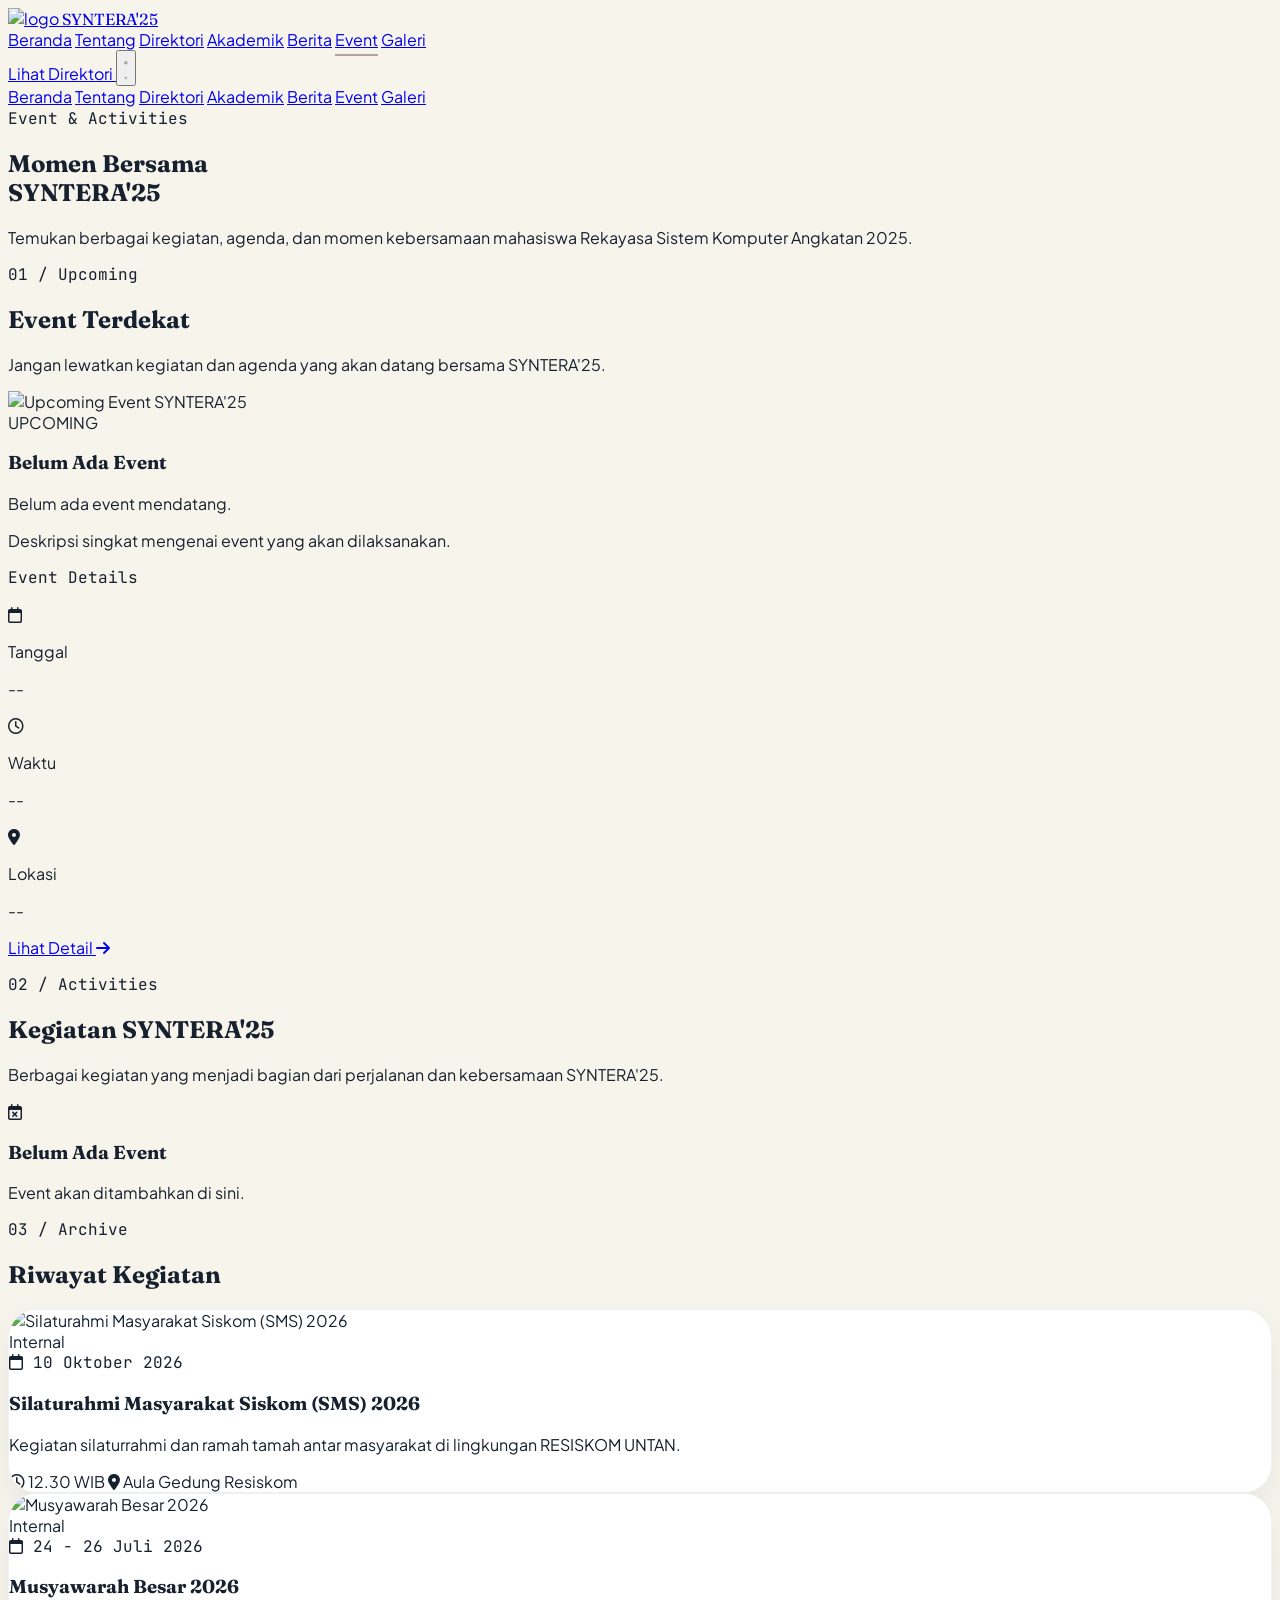
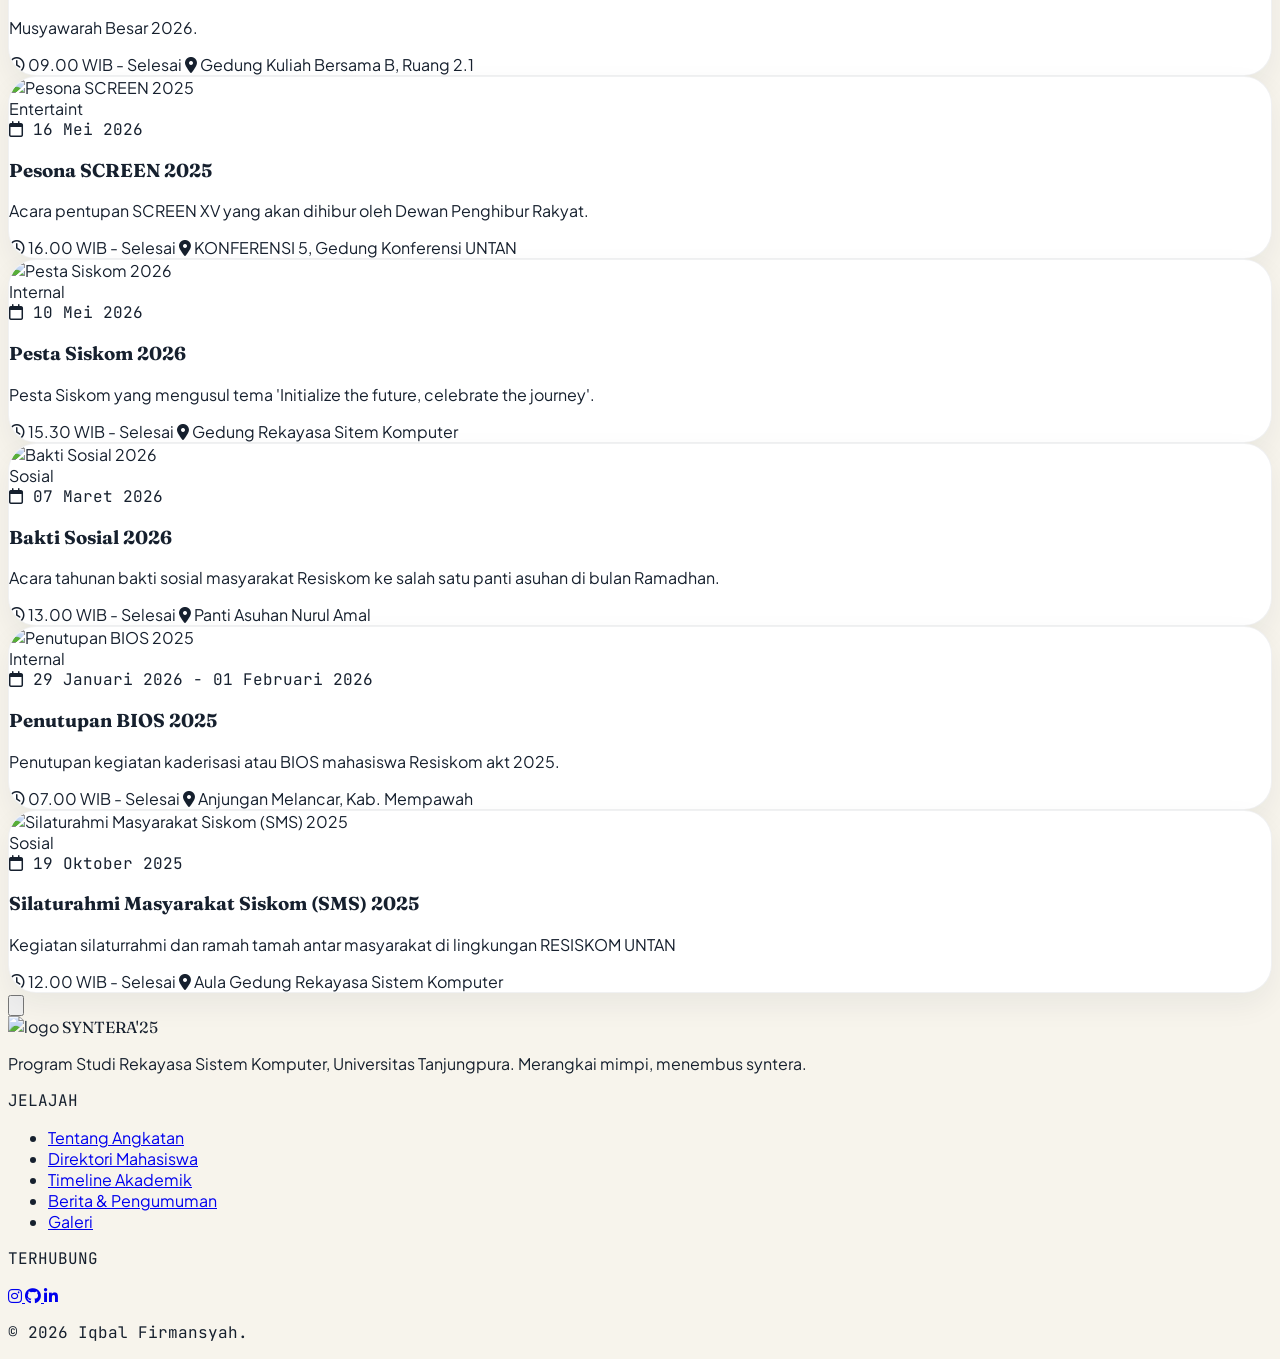
==== pages/event.html @ 29959251 "Add files via upload" ====
<!DOCTYPE html>
<html lang="id">
<head>
<meta charset="UTF-8">
<meta name="viewport" content="width=device-width, initial-scale=1.0">
<title>Timeline Akademik — SYNTERA'25</title>
<link rel="icon" href="../assets/logo.png"
<meta name="description" content="Pencarian dan filter profil mahasiswa berdasarkan kelas & minat akan tampil di sini.">

<link rel="preconnect" href="https://fonts.googleapis.com">
<link rel="stylesheet" href="../css/style.css">
<link rel="preconnect" href="https://fonts.gstatic.com" crossorigin>
<link rel="stylesheet" href="https://cdnjs.cloudflare.com/ajax/libs/font-awesome/6.7.2/css/all.min.css">
<link href="https://fonts.googleapis.com/css2?family=Fraunces:ital,opsz,wght@0,9..144,300;0,9..144,500;0,9..144,600;1,9..144,400;1,9..144,500&family=Plus+Jakarta+Sans:wght@400;500;600;700;800&family=JetBrains+Mono:wght@400;500;600;700&display=swap" rel="stylesheet">
<link rel="stylesheet" href="https://cdnjs.cloudflare.com/ajax/libs/font-awesome/6.7.2/css/all.min.css">

<!-- Tailwind (utility framework) -->
<script src="https://cdn.tailwindcss.com"></script>
<script>
  tailwind.config = {
    theme: {
      extend: {
        colors: {
          navy: { 950:'#0A1420', 900:'#0F1B2E', 800:'#16283F', 700:'#1E3550', 600:'#2A4766' },
          gold: { 400:'#C7BBB2', 500:'#B4A59B', 600:'#9C8C82' },
          teal: { 600:'#1B7A72', 700:'#155F59', 800:'#0F433F' },
          cream: '#F7F4EC',
          ink: '#16202E',
          coral: '#C1502E',
        },
        fontFamily: {
          display: ['Fraunces','serif'],
          body: ['"Plus Jakarta Sans"','sans-serif'],
          mono: ['"JetBrains Mono"','monospace'],
        },
      }
    }
  }
</script>

<link rel="stylesheet" href="../css/style.css">
</head>

<body class="antialiased" data-page="event">

<div id="horizon-progress"></div>

<!-- ============ NAVBAR ============ -->
<header id="navbar" class="fixed top-0 inset-x-0 z-50 transition-colors duration-300">
  <nav class="max-w-7xl mx-auto px-5 md:px-8 flex items-center justify-between h-20">
    <a href="index.html" class="flex items-center gap-3 group">
      <img src="../assets/logo.png" width="50" height="50" alt="logo">
      <span class="font-display font-semibold text-lg md:text-xl tracking-wide text-cream">SYNTERA<span class="text-gold-400">'25</span></span>
    </a>

    <div class="hidden lg:flex items-center gap-9 font-medium text-sm text-cream/90">
      <a href="../index.html" class="nav-link" data-page="index">Beranda</a>
      <a href="../pages/tentang.html" class="nav-link" data-page="tentang">Tentang</a>
      <a href="../pages/mahasiswa.html" class="nav-link" data-page="mahasiswa">Direktori</a>
      <a href="../pages/timeline.html" class="nav-link" data-page="timeline">Akademik</a>
      <a href="../pages/berita.html" class="nav-link" data-page="berita">Berita</a>
      <a href="../pages/event.html" class="nav-link active" data-page="event">Event</a>
      <a href="../pages/galeri.html" class="nav-link" data-page="galeri">Galeri</a>
    </div>

    <a href="../pages/mahasiswa.html" class="hidden lg:inline-flex items-center gap-2 bg-gold-500 hover:bg-gold-400 text-navy-950 font-semibold text-sm px-5 py-2.5 rounded-full transition-colors">
      Lihat Direktori
    </a>

    <button id="menu-btn" aria-label="Buka menu" aria-expanded="false" class="lg:hidden p-2 text-cream">
      <svg id="icon-open" class="w-7 h-7" fill="none" stroke="currentColor" viewBox="0 0 24 24"><path stroke-linecap="round" stroke-linejoin="round" stroke-width="2" d="M4 6h16M4 12h16M4 18h16"/></svg>
      <svg id="icon-close" class="w-7 h-7 hidden" fill="none" stroke="currentColor" viewBox="0 0 24 24"><path stroke-linecap="round" stroke-linejoin="round" stroke-width="2" d="M6 18L18 6M6 6l12 12"/></svg>
    </button>
  </nav>

  <div id="mobile-menu" class="lg:hidden hidden bg-navy-950 border-t border-white/10">
    <div class="px-6 py-5 flex flex-col gap-1 text-cream font-medium">
      <a href="../index.html" class="mobile-link py-3 border-b border-white/10" data-page="index">Beranda</a>
      <a href="tentang.html" class="mobile-link py-3 border-b border-white/10" data-page="tentang">Tentang</a>
      <a href="mahasiswa.html" class="mobile-link py-3 border-b border-white/10" data-page="mahasiswa">Direktori</a>
      <a href="timeline.html" class="mobile-link py-3 border-b border-white/10" data-page="timeline">Akademik</a>
      <a href="berita.html" class="mobile-link py-3 border-b border-white/10" data-page="berita">Berita</a>
      <a href="event.html" class="mobile-link py-3 border-b border-white/10" data-page="event">Event</a>
      <a href="galeri.html" class="mobile-link py-3 border-b border-white/10 border-b-0" data-page="galeri">Galeri</a>
    </div>
  </div>
</header>

<main>
    <!-- =====================================================
         HERO EVENT
    ====================================================== -->

    <section class="relative overflow-hidden bg-navy-950 text-white">

        <div class="absolute inset-0 pointer-events-none">

            <div
                class="absolute -top-32 -right-32
                w-96 h-96
                rounded-full
                bg-gold-500/10
                blur-3xl">
            </div>

            <div
                class="absolute -bottom-40 -left-32
                w-96 h-96
                rounded-full
                bg-teal-700/20
                blur-3xl">
            </div>

        </div>

        <div
            class="relative
            max-w-7xl
            mx-auto
            px-5
            md:px-8
            pt-28
            pb-24">

            <div class="max-w-4xl">

                <div
                    class="inline-flex
                    items-center
                    gap-3
                    px-5
                    py-3
                    rounded-full
                    bg-white/10
                    border
                    border-white/10
                    backdrop-blur-sm
                    reveal">

                    <span
                        class="w-2
                        h-2
                        rounded-full
                        bg-gold-500">
                    </span>

                    <span
                        class="font-mono
                        text-xs
                        tracking-[0.25em]
                        uppercase
                        text-gold-400">

                        Event & Activities

                    </span>

                </div>


                <h1
                    class="mt-8
                    font-display
                    text-6xl
                    md:text-7xl
                    lg:text-8xl
                    leading-[0.95]
                    reveal">

                    Momen
                    <span class="text-gold-400">
                        Bersama
                    </span>

                    <br>

                    SYNTERA'25

                </h1>


                <p
                    class="mt-8
                    max-w-2xl
                    text-lg
                    md:text-xl
                    leading-relaxed
                    text-white/65
                    reveal">

                    Temukan berbagai kegiatan, agenda, dan momen
                    kebersamaan mahasiswa Rekayasa Sistem Komputer
                    Angkatan 2025.

                </p>

            </div>

        </div>

    </section>



    <!-- =====================================================
         UPCOMING EVENT
    ====================================================== -->

    <section class="py-24 bg-cream">

        <div
            class="max-w-7xl
            mx-auto
            px-5
            md:px-8">

            <!-- Heading -->

            <div
                class="flex
                flex-col
                md:flex-row
                md:items-end
                md:justify-between
                gap-6
                reveal">

                <div>

                    <p
                        class="font-mono
                        text-xs
                        tracking-[0.25em]
                        uppercase
                        text-teal-600">

                        01 / Upcoming

                    </p>

                    <h2
                        class="mt-4
                        font-display
                        text-5xl
                        md:text-6xl
                        text-navy-950">

                        Event Terdekat

                    </h2>

                </div>

                <p
                    class="max-w-md
                    text-gray-500
                    leading-relaxed">

                    Jangan lewatkan kegiatan dan agenda
                    yang akan datang bersama SYNTERA'25.

                </p>

            </div>



            <!-- Featured Event -->

            <div
                class="mt-12
                grid
                lg:grid-cols-[1.3fr_.7fr]
                gap-6
                reveal">


                <!-- Event Image -->

                <div
                    class="relative
                    min-h-[420px]
                    overflow-hidden
                    rounded-[32px]
                    bg-navy-900">

                    <img
                        id="upcoming-event-image"
                        src="../assets/img/event/upcoming.jpg"
                        alt="Upcoming Event SYNTERA'25"
                        class="absolute inset-0 w-full h-full object-cover">

                    <div
                        class="absolute
                        inset-0
                        bg-gradient-to-t
                        from-navy-950
                        via-navy-950/40
                        to-transparent">
                    </div>


                    <div
                        class="absolute
                        left-8
                        right-8
                        bottom-8
                        text-white">

                        <span
                            class="inline-flex
                            px-4
                            py-2
                            rounded-full
                            bg-gold-500
                            text-white
                            text-xs
                            font-bold">

                            UPCOMING

                        </span>


                        <h3
                            id="upcoming-event-title"
                            class="mt-5 font-display text-4xl md:text-5xl">

                            Memuat event...

                        </h3>

                        <p
                            id="upcoming-event-description"
                            class="mt-3 max-w-xl text-white/70">

                            Memuat informasi event...

                        </p>


                        <p
                            class="mt-3
                            max-w-xl
                            text-white/70">

                            Deskripsi singkat mengenai event
                            yang akan dilaksanakan.

                        </p>

                    </div>

                </div>



                <!-- Event Information -->

                <div
                    class="rounded-[32px]
                    bg-white
                    p-8
                    md:p-10
                    flex
                    flex-col
                    justify-between
                    shadow-sm">

                    <div>

                        <p
                            class="font-mono
                            text-xs
                            tracking-[0.2em]
                            uppercase
                            text-gray-400">

                            Event Details

                        </p>


                        <div class="mt-8 space-y-6">


                            <div
                                class="flex
                                items-center
                                gap-4">

                                <div
                                    class="w-12
                                    h-12
                                    shrink-0
                                    rounded-2xl
                                    bg-cream
                                    flex
                                    items-center
                                    justify-center">

                                    <i
                                        class="fa-regular
                                        fa-calendar
                                        text-gold-500">
                                    </i>

                                </div>

                                <div>

                                    <p class="text-xs text-gray-400">
                                        Tanggal
                                    </p>

                                    <p
                                        id="upcoming-event-date"
                                        class="mt-1 font-semibold text-navy-950">

                                        --

                                    </p>

                                </div>

                            </div>



                            <div
                                class="flex
                                items-center
                                gap-4">

                                <div
                                    class="w-12
                                    h-12
                                    shrink-0
                                    rounded-2xl
                                    bg-cream
                                    flex
                                    items-center
                                    justify-center">

                                    <i
                                        class="fa-regular
                                        fa-clock
                                        text-gold-500">
                                    </i>

                                </div>

                                <div>

                                    <p class="text-xs text-gray-400">
                                        Waktu
                                    </p>

                                    <p
                                        id="upcoming-event-time"
                                        class="mt-1 font-semibold text-navy-950">

                                        --

                                    </p>

                                </div>

                            </div>



                            <div
                                class="flex
                                items-center
                                gap-4">

                                <div
                                    class="w-12
                                    h-12
                                    shrink-0
                                    rounded-2xl
                                    bg-cream
                                    flex
                                    items-center
                                    justify-center">

                                    <i
                                        class="fa-solid
                                        fa-location-dot
                                        text-gold-500">
                                    </i>

                                </div>

                                <div>

                                    <p class="text-xs text-gray-400">
                                        Lokasi
                                    </p>

                                    <p
                                        id="upcoming-event-location"
                                        class="mt-1 font-semibold text-navy-950">

                                        --

                                    </p>

                                </div>

                            </div>

                        </div>

                    </div>


                    <a
                        href="#"
                        class="mt-10
                        inline-flex
                        items-center
                        justify-center
                        gap-3
                        rounded-2xl
                        bg-navy-950
                        px-6
                        py-4
                        text-white
                        font-semibold
                        transition
                        hover:bg-navy-800
                        hover:-translate-y-1">

                        Lihat Detail

                        <i
                            class="fa-solid
                            fa-arrow-right">
                        </i>

                    </a>

                </div>

            </div>

        </div>

    </section>
    <!-- =====================================================
     EVENT LIST
====================================================== -->

<section class="py-24 bg-white">

    <div class="max-w-7xl mx-auto px-5 md:px-8">

        <!-- HEADER -->

        <div class="flex flex-col md:flex-row md:items-end md:justify-between gap-6 reveal">

            <div>

                <p
                    class="font-mono
                    text-xs
                    tracking-[0.25em]
                    uppercase
                    text-teal-600">

                    02 / Activities

                </p>

                <h2
                    class="mt-4
                    font-display
                    text-5xl
                    md:text-6xl
                    text-navy-950">

                    Kegiatan SYNTERA'25

                </h2>

            </div>

            <p
                class="max-w-md
                text-gray-500
                leading-relaxed">

                Berbagai kegiatan yang menjadi bagian dari
                perjalanan dan kebersamaan SYNTERA'25.

            </p>

        </div>


        <!-- EVENT GRID -->

        <div
            id="eventGrid"
            class="mt-12
            grid
            md:grid-cols-2
            lg:grid-cols-3
            gap-7">

        </div>


        <!-- EMPTY STATE -->

        <div
            id="eventEmpty"
            class="hidden
            text-center
            py-20">

            <div
                class="w-20
                h-20
                mx-auto
                rounded-full
                bg-cream
                flex
                items-center
                justify-center">

                <i
                    class="fa-regular
                    fa-calendar-xmark
                    text-3xl
                    text-gold-500">
                </i>

            </div>

            <h3
                class="mt-6
                font-display
                text-3xl
                text-navy-950">

                Belum Ada Event

            </h3>

            <p
                class="mt-3
                text-gray-500">

                Event akan ditambahkan di sini.

            </p>

        </div>

    </div>

</section>



<!-- =====================================================
     EVENT HISTORY
====================================================== -->

<section class="py-24 bg-cream">

    <div class="max-w-7xl mx-auto px-5 md:px-8">

        <div class="reveal">

            <p
                class="font-mono
                text-xs
                tracking-[0.25em]
                uppercase
                text-teal-600">

                03 / Archive

            </p>

            <h2
                class="mt-4
                font-display
                text-5xl
                md:text-6xl
                text-navy-950">

                Riwayat Kegiatan

            </h2>

        </div>


        <div
            id="eventArchive"
            class="mt-12
            grid
            md:grid-cols-2
            lg:grid-cols-3
            gap-7">

        </div>

    </div>

</section>

</main>

<button id="to-top" aria-label="Kembali ke atas" class="fixed bottom-6 right-6 w-12 h-12 rounded-full bg-gold-500 hover:bg-gold-400 text-navy-950 shadow-xl flex items-center justify-center opacity-0 pointer-events-none transition-opacity duration-300 z-40">
  <svg class="w-5 h-5" fill="none" stroke="currentColor" viewBox="0 0 24 24"><path stroke-linecap="round" stroke-linejoin="round" stroke-width="2" d="M5 15l7-7 7 7"/></svg>
</button>

<!-- ============ FOOTER ============ -->
<footer class="bg-navy-950 pt-16 pb-8">
  <div class="max-w-6xl mx-auto px-5 md:px-8">
    <div class="grid md:grid-cols-3 gap-10 mb-12">
      <div>
        <div class="flex items-center gap-3 mb-4">
          <img src="../assets/logo.png" alt="logo" class="w-10 h-10 object-contain">
          <span class="font-display font-semibold text-lg text-cream">SYNTERA<span class="text-gold-400">'25</span></span>
        </div>
        <p class="text-cream/50 text-sm leading-relaxed max-w-xs">Program Studi Rekayasa Sistem Komputer, Universitas Tanjungpura. Merangkai mimpi, menembus syntera.</p>
      </div>
      <div>
        <p class="font-mono text-xs tracking-widest text-gold-400 mb-4">JELAJAH</p>
        <ul class="space-y-2.5 text-cream/60 text-sm">
          <li><a href="pages/tentang.html" class="hover:text-gold-400">Tentang Angkatan</a></li>
          <li><a href="pages/mahasiswa.html" class="hover:text-gold-400">Direktori Mahasiswa</a></li>
          <li><a href="pages/timeline.html" class="hover:text-gold-400">Timeline Akademik</a></li>
          <li><a href="pages/berita.html" class="hover:text-gold-400">Berita &amp; Pengumuman</a></li>
          <li><a href="pages/galeri.html" class="hover:text-gold-400">Galeri</a></li>
        </ul>
      </div>
      <div>
        <p class="font-mono text-xs tracking-widest text-gold-400 mb-4">TERHUBUNG</p>
        <div class="flex gap-3">
        <a href="https://instagram.com/syntera_25"
            target="_blank"
            rel="noopener noreferrer"
            class="w-10 h-10 rounded-full bg-white/5 hover:bg-white/10 flex items-center justify-center text-cream/70 transition">
            <i class="fa-brands fa-instagram"></i>
        </a>

        <a href="https://github.com/USERNAME"
            target="_blank"
            rel="noopener noreferrer"
            class="w-10 h-10 rounded-full bg-white/5 hover:bg-white/10 flex items-center justify-center text-cream/70 transition">
            <i class="fa-brands fa-github"></i>
        </a>

        <a href="https://linkedin.com/in/USERNAME"
            target="_blank"
            rel="noopener noreferrer"
            class="w-10 h-10 rounded-full bg-white/5 hover:bg-white/10 flex items-center justify-center text-cream/70 transition">
            <i class="fa-brands fa-linkedin-in"></i>
        </a>
        </div>
      </div>
    </div>
    <div class="border-t border-white/10 pt-6 flex flex-col md:flex-row justify-between gap-3 text-xs text-cream/40 font-mono">
      <p>© 2026 Iqbal Firmansyah.</p>
    </div>
  </div>
</footer>

<script src="../js/data.js"></script>
<script src="../js/filter.js"></script>
<script src="../js/main.js"></script>
<script src="../js/event.js"></script>
</body>
</html>
---- css/style.css ----
/* =========================================================
   CAKRAWALA '23 — style.css
   Custom styling, tema warna, dan layout di luar utility Tailwind.
   Warna & font utama dikonfigurasi lewat tailwind.config di tiap
   halaman; file ini berisi hal-hal yang tidak bisa/tidak praktis
   ditulis sebagai utility class (animasi, komponen khusus, dsb).
   ========================================================= */

html {
  scroll-behavior: smooth;
}

body {
  font-family: 'Plus Jakarta Sans', sans-serif;
  background: #F7F4EC;
  color: #16202E;
}

.font-display { font-family: 'Fraunces', serif; }
.font-mono { font-family: 'JetBrains Mono', monospace; }

section, main > * {
  scroll-margin-top: 84px;
}

/* ---------- Horizon scroll-progress bar (signature element) ---------- */
#horizon-progress {
  position: fixed;
  top: 0;
  left: 0;
  height: 3px;
  width: 0%;
  background: linear-gradient(90deg, #155F59, #B4A59B, #B4A59B);
  z-index: 60;
  transition: width .08s linear;
}

/* ---------- Reveal on scroll ---------- */
.reveal {
  opacity: 0;
  transform: translateY(18px);
  transition: opacity .7s ease, transform .7s ease;
}
.reveal.in-view {
  opacity: 1;
  transform: translateY(0);
}
@media (prefers-reduced-motion: reduce) {
  .reveal { opacity: 1; transform: none; transition: none; }
  html { scroll-behavior: auto; }
}

/* ---------- Departure board (event countdown) ---------- */
.flap {
  background: linear-gradient(180deg, #1E3550, #0F1B2E);
  border: 1px solid rgba(212, 163, 68, 0.35);
  box-shadow: inset 0 1px 0 rgba(255, 255, 255, 0.06), 0 6px 14px rgba(0, 0, 0, 0.35);
}
.flap-flip { animation: flip 0.4s ease; }
@keyframes flip {
  0%   { transform: rotateX(0deg); }
  50%  { transform: rotateX(35deg); opacity: .6; }
  100% { transform: rotateX(0deg); opacity: 1; }
}

/* ---------- Decorative backgrounds ---------- */
.bg-dotted {
  background-image: radial-gradient(rgba(227, 193, 121, 0.35) 1px, transparent 1px);
  background-size: 22px 22px;
}
.bg-topo {
  background-image:
    radial-gradient(circle at 15% 25%, rgba(227, 193, 121, 0.10) 0, transparent 45%),
    radial-gradient(circle at 85% 15%, rgba(27, 122, 114, 0.18) 0, transparent 50%);
}

/* ---------- Scrollbars ---------- */
::-webkit-scrollbar { width: 10px; }
::-webkit-scrollbar-track { background: #F7F4EC; }
::-webkit-scrollbar-thumb { background: #B4A59B; border-radius: 8px; }

.filmstrip::-webkit-scrollbar { height: 8px; }
.filmstrip::-webkit-scrollbar-thumb { background: #B4A59B; border-radius: 8px; }

/* ---------- Accessibility: focus states ---------- */
a:focus-visible, button:focus-visible, input:focus-visible, select:focus-visible {
  outline: 2px solid #B4A59B;
  outline-offset: 2px;
}

/* ---------- Navigation ---------- */
.nav-link { position: relative; }
.nav-link::after {
  content: '';
  position: absolute;
  left: 0;
  bottom: -6px;
  height: 2px;
  width: 0%;
  background: #B4A59B;
  transition: width .25s ease;
}
.nav-link.active::after,
.nav-link:hover::after { width: 100%; }

/* ---------- Filter chips (dipakai di berita, galeri, direktori) ---------- */
.chip { transition: all .2s ease; }
.chip.active { background: #0F1B2E; color: #F7F4EC; border-color: #0F1B2E; }

/* ---------- Card hover lift ---------- */
.card-hover { transition: transform .3s ease, box-shadow .3s ease; }
.card-hover:hover {
  transform: translateY(-6px);
  box-shadow: 0 18px 34px -18px rgba(15, 27, 46, 0.35);
}

/* ---------- Timeline waypoints (halaman timeline akademik) ---------- */
.waypoint { position: relative; }
.waypoint::before {
  content: '';
  position: absolute;
  left: -6px;
  top: 6px;
  width: 12px;
  height: 12px;
  border-radius: 9999px;
  background: #F7F4EC;
  border: 3px solid #B4A59B;
}


/* =========================================================
   STUDENT CARD
========================================================= */

.student-card {
    position: relative;
    overflow: hidden;

    border-radius: 28px;

    background: #0F1B2E;

    transition:
        transform .45s ease,
        box-shadow .45s ease;

    cursor: default;

    box-shadow:
        0 12px 30px rgba(0, 0, 0, .12);

    transform: translateZ(0);
}

.student-card:hover {
    transform: translateY(-10px);

    box-shadow:
        0 30px 55px rgba(15, 27, 46, .28);
}


/* FOTO */

.student-image {
    position: relative;

    width: 100%;
    aspect-ratio: 4 / 5;

    overflow: hidden;
}

.student-image img {
    width: 100%;
    height: 100%;

    object-fit: cover;

    transition: transform .6s ease;
}

.student-card:hover .student-image img {
    transform: scale(1.06);
}


/* OVERLAY FOTO */

.image-overlay {
    position: absolute;

    left: 0;
    right: 0;
    bottom: 0;

    height: 48%;

    background:
        linear-gradient(
            to top,
            rgba(15, 27, 46, .96),
            rgba(15, 27, 46, .35),
            transparent
        );

    pointer-events: none;

    transition: height .4s ease;
}

.student-card:hover .image-overlay {
    height: 58%;
}


/* CONTENT */

.student-content {
    position: relative;

    padding: 20px 22px 24px;

    background: #0F1B2E;

    text-align: center;
}

.badge-out {
    position: absolute;
    top: 18px;
    left: 18px;

    background: #C1502E;
    color: white;

    padding: 6px 12px;
    border-radius: 999px;

    font-family: "JetBrains Mono", monospace;
    font-size: .7rem;
    font-weight: 700;
    letter-spacing: .08em;

    z-index: 20;
    box-shadow: 0 8px 18px rgba(0,0,0,.15);
}

/* =========================================================
   BADGE PENGURUS — VIP STYLE
========================================================= */

.badge-pengurus {
    position: absolute;
    top: 16px;
    right: 16px;

    width: 42px;
    height: 42px;

    display: flex;
    align-items: center;
    justify-content: center;

    background: #D4A344;
    color: #ffffff;

    border-radius: 14px;

    font-size: 17px;

    z-index: 20;

    box-shadow:
        0 8px 20px rgba(0, 0, 0, 0.22);

    transition:
        transform .35s ease,
        box-shadow .35s ease;
}

.student-card:hover .badge-pengurus {
    transform:
        translateY(-4px)
        rotate(4deg);

    box-shadow:
        0 12px 25px rgba(0, 0, 0, 0.28);
}


/* NAMA */

.student-content h3 {
    margin: 0;

    color: #ffffff;

    font-size: 17px;

    line-height: 1.35;

    font-weight: 700;
}


/* PANGGILAN */

.student-content p {
    margin: 5px 0 0;

    color: #9CA8B8;

    font-size: 13px;

    font-style: italic;

    line-height: 1.4;
}


/* SOCIAL */

.student-content .social {
    display: flex;

    justify-content: center;
    align-items: center;

    gap: 10px;

    margin-top: 15px;
}

.student-content .social a {
    width: 38px;
    height: 38px;

    display: flex;

    align-items: center;
    justify-content: center;

    border-radius: 50%;

    background: #1D2B40;

    color: #ffffff;

    font-size: 15px;

    text-decoration: none;

    transition:
        transform .3s ease,
        background .3s ease;
}

.student-content .social a:hover {
    transform: translateY(-3px);
}

.student-content .social .instagram:hover {
    background: #E1306C;
}

.student-content .social .linkedin:hover {
    background: #0077B5;
}

/*==================================================
 PREMIUM CARD
==================================================*/

.student-card{

position:relative;

overflow:hidden;

border-radius:28px;

background:#0F1B2E;

transition:.45s;

cursor:pointer;

box-shadow:
0 12px 30px rgba(0,0,0,.12);

}

.student-card:hover{

transform:translateY(-12px);

box-shadow:
0 35px 65px rgba(15,27,46,.30);

}

.student-image{

position:relative;

width:100%;

aspect-ratio:4/5;

overflow:hidden;

}

.student-image img{

width:100%;

height:100%;

object-fit:cover;

transition:.6s;

}

.student-card:hover img{

transform:scale(1.08);

}

.image-overlay{

    position:absolute;

    left:0;
    right:0;
    bottom:0;

    height:45%;

    background:linear-gradient(
        to top,
        rgba(15,27,46,.95),
        transparent
    );

    transition:.4s;

    pointer-events:none;   /* <-- tambahkan ini */
}

.student-card:hover .image-overlay{

height:60%;

}

.student-content{
    position: relative;
    z-index: 10;

    padding:24px;
    background:#0F1B2E;
    text-align:center;
}

.student-content h3{

color:white;

font-size:1.3rem;

font-weight:700;

margin-bottom:8px;

}

.nickname{

display:block;

color:#B4A59B;

font-weight:600;

margin-bottom:20px;

letter-spacing:.5px;

}

.student-social{
    position:relative;

    z-index:20;

    display:flex;

    justify-content:center;

    gap:18px;

}

.student-social a{
    position:relative;

    z-index:30;

    pointer-events:auto;

width:44px;

height:44px;

border-radius:50%;

display:flex;

align-items:center;

justify-content:center;

background:rgba(255,255,255,.08);

color:white;

transition:.35s;

font-size:18px;

}

.student-social a:hover{

background:#B4A59B;

color:#0F1B2E;

transform:translateY(-4px);

}

.badge-pengurus{

position:absolute;

top:18px;

left:18px;

padding:8px 16px;

background:#B4A59B;

color:#0F1B2E;

font-weight:700;

font-size:.75rem;

border-radius:999px;

display:flex;

align-items:center;

gap:8px;

z-index:20;

backdrop-filter:blur(12px);

box-shadow:

0 8px 20px rgba(0,0,0,.2);

}


.social a{

width:46px;

height:46px;

display:flex;

align-items:center;

justify-content:center;

border-radius:50%;

background:#F7F4EC;

transition:.35s;

font-size:20px;

color:#555;

}

.social a:hover{

transform:translateY(-4px);

}

.social .instagram:hover{

background:#E1306C;

color:white;

}

.social .linkedin:hover{

background:#0077B5;

color:white;

}

.card-footer{

margin-top:22px;

display:flex;

justify-content:center;

align-items:center;

gap:8px;

font-size:.82rem;

font-weight:600;

color:#777;

transition:.3s;

}

.student-card:hover .card-footer{

color:#16202E;

gap:14px;

}

.student-card:hover .card-shine{

animation:shine .9s;

}

@keyframes shine{

100%{

left:180%;

}

}

/* Badge Pengurus */

.badge-pengurus{

position:absolute;

top:18px;

right:18px;

background:#D4A344;

color:white;

padding:6px 12px;

border-radius:999px;

font-size:.72rem;

font-weight:600;

z-index:20;

letter-spacing:.5px;

box-shadow:0 8px 18px rgba(0,0,0,.12);

}
.nickname{

margin-top:8px;

color:#B4A59B;

font-weight:600;

letter-spacing:.4px;

}
/* =========================================================
   SEARCH + FILTER
========================================================= */

.search-filter-wrapper {
    display: flex;
    align-items: center;
    gap: 18px;
}


/* SEARCH */

.search-box {
    position: relative;
    flex: 1;
    min-width: 280px;
}

.search-box i {
    position: absolute;
    left: 22px;
    top: 50%;
    transform: translateY(-50%);
    color: #9CA3AF;
    font-size: 18px;
    pointer-events: none;
}

.search-box input {
    width: 100%;
    height: 58px;

    border: 1px solid transparent;
    border-radius: 18px;

    background: #ffffff;

    padding: 0 20px 0 55px;

    font-family: "Plus Jakarta Sans", sans-serif;
    font-size: 15px;

    color: #16202E;

    outline: none;

    transition: .3s ease;
}

.search-box input::placeholder {
    color: #9CA3AF;
}

.search-box input:focus {
    border-color: #B4A59B;
    box-shadow: 0 0 0 4px rgba(180, 165, 155, .12);
}


/* FILTER */

.filter-box {
    display: flex;
    align-items: center;
    gap: 8px;

    flex-shrink: 0;
}

.filter-chip {
    height: 44px;

    padding: 0 15px;

    border-radius: 999px;

    border: 1px solid #E5E7EB;

    background: #ffffff;

    color: #16202E;

    font-family: "Plus Jakarta Sans", sans-serif;
    font-size: 13px;
    font-weight: 500;

    cursor: pointer;

    white-space: nowrap;

    transition: .3s ease;
}

.filter-chip:hover {
    transform: translateY(-2px);
    border-color: #B4A59B;
}

.filter-chip.active {
    background: #0F1B2E;
    color: #ffffff;
    border-color: #0F1B2E;
}

/* =========================================================
   AKADEMIK — RESOURCE CARD
========================================================= */

.resource-card {

    position: relative;

    overflow: hidden;

    min-height: 300px;

    display: flex;
    flex-direction: column;

    border-radius: 26px;

    background: #0F1B2E;

    color: #ffffff;

    box-shadow:
        0 12px 30px rgba(15, 27, 46, .10);

    transition:
        transform .4s ease,
        box-shadow .4s ease;

}


.resource-card::before {

    content: '';

    position: absolute;

    top: -80px;
    right: -80px;

    width: 180px;
    height: 180px;

    border-radius: 50%;

    background:
        rgba(180, 165, 155, .08);

    transition: .5s ease;

}


.resource-card:hover {

    transform: translateY(-8px);

    box-shadow:
        0 28px 55px rgba(15, 27, 46, .22);

}


.resource-card:hover::before {

    transform: scale(1.5);

}


/* ICON */

.resource-icon {

    position: relative;

    width: 58px;
    height: 58px;

    margin: 24px 24px 0;

    display: flex;

    align-items: center;
    justify-content: center;

    border-radius: 17px;

    background: rgba(180, 165, 155, .14);

    color: #B4A59B;

    font-size: 22px;

    transition: .35s ease;

}


.resource-card:hover .resource-icon {

    background: #B4A59B;

    color: #0F1B2E;

    transform:
        rotate(-4deg)
        scale(1.05);

}


/* BODY */

.resource-body {

    position: relative;

    padding: 20px 24px 24px;

    display: flex;
    flex-direction: column;

    flex: 1;

}


/* CATEGORY */

.resource-type {

    display: inline-flex;

    width: fit-content;

    margin-bottom: 9px;

    color: #B4A59B;

    font-family:
        "JetBrains Mono",
        monospace;

    font-size: 10px;

    font-weight: 600;

    letter-spacing: .08em;

    text-transform: uppercase;

}


/* TITLE */

.resource-body h3 {

    margin: 0;

    color: #ffffff;

    font-family:
        "Fraunces",
        serif;

    font-size: 25px;

    line-height: 1.15;

    font-weight: 500;

}


/* DESCRIPTION */

.resource-body p {

    margin-top: 12px;

    color: #AEB7C2;

    font-size: 13px;

    line-height: 1.7;

}


/* BUTTON */

.resource-button {

    margin-top: auto;

    padding-top: 20px;

    display: inline-flex;

    align-items: center;

    gap: 9px;

    width: fit-content;

    border: none;

    background: transparent;

    color: #ffffff;

    font-family:
        "Plus Jakarta Sans",
        sans-serif;

    font-size: 13px;

    font-weight: 600;

    cursor: pointer;

    transition: .3s ease;

}


.resource-button i {

    color: #B4A59B;

    transition: .3s ease;

}


.resource-button:hover {

    color: #B4A59B;

}


.resource-button:hover i {

    transform: translateX(5px);

}


/* =========================================================
   RESOURCE FILTER
========================================================= */

.resource-filter {

    display: inline-flex;

    align-items: center;

    gap: 8px;

    min-height: 42px;

    padding: 0 16px;

    border: 1px solid #DDD8D1;

    border-radius: 999px;

    background: transparent;

    color: #4B5563;

    font-size: 13px;

    font-weight: 500;

    cursor: pointer;

    transition: .3s ease;

}


.resource-filter:hover {

    border-color: #B4A59B;

    color: #16202E;

    transform: translateY(-2px);

}


.resource-filter.active {

    border-color: #0F1B2E;

    background: #0F1B2E;

    color: #ffffff;

}


.resource-filter i {

    font-size: 12px;

}

/* =========================================================
   RESOURCE FILTER ANIMATION
========================================================= */

#resourceGrid {
    transition: opacity .2s ease;
}

.resource-card {
    animation: resourceIn .5s ease both;
}

@keyframes resourceIn {

    from {
        opacity: 0;
        transform: translateY(18px);
    }

    to {
        opacity: 1;
        transform: translateY(0);
    }

}

/* =========================================================
   QUICK RESOURCES
========================================================= */

.quick-resource-grid {

    display: grid;

    grid-template-columns:
        repeat(4, 1fr);

    gap: 18px;

}


.quick-resource-card {

    position: relative;

    display: flex;

    align-items: center;

    gap: 16px;

    min-height: 120px;

    padding: 22px;

    border: 1px solid
        rgba(15, 27, 46, .08);

    border-radius: 22px;

    background: #ffffff;

    color: #16202E;

    text-decoration: none;

    overflow: hidden;

    transition:
        transform .35s ease,
        box-shadow .35s ease,
        border-color .35s ease;

}


.quick-resource-card::after {

    content: '';

    position: absolute;

    width: 90px;
    height: 90px;

    right: -35px;
    bottom: -45px;

    border-radius: 50%;

    background:
        rgba(180, 165, 155, .10);

    transition: .4s ease;

}


.quick-resource-card:hover {

    transform: translateY(-6px);

    border-color:
        rgba(180, 165, 155, .6);

    box-shadow:
        0 20px 40px
        rgba(15, 27, 46, .10);

}


.quick-resource-card:hover::after {

    transform: scale(1.5);

}


/* ICON */

.quick-resource-icon {

    flex-shrink: 0;

    width: 52px;
    height: 52px;

    display: flex;

    align-items: center;
    justify-content: center;

    border-radius: 16px;

    background: #F7F4EC;

    color: #B4A59B;

    font-size: 21px;

    transition: .35s ease;

}


.quick-resource-card:hover
.quick-resource-icon {

    background: #0F1B2E;

    color: #B4A59B;

    transform:
        rotate(-5deg)
        scale(1.05);

}


/* CONTENT */

.quick-resource-content {

    min-width: 0;

    position: relative;

    z-index: 2;

}


.quick-resource-content span {

    display: block;

    margin-bottom: 5px;

    font-family:
        "JetBrains Mono",
        monospace;

    font-size: 9px;

    font-weight: 600;

    letter-spacing: .12em;

    color: #9C8C82;

}


.quick-resource-content h3 {

    margin: 0;

    font-family:
        "Fraunces",
        serif;

    font-size: 21px;

    font-weight: 500;

    line-height: 1.2;

    color: #0F1B2E;

}


.quick-resource-content p {

    margin-top: 5px;

    font-size: 11px;

    line-height: 1.5;

    color: #7A8490;

}


/* ARROW */

.quick-resource-arrow {

    position: absolute;

    top: 20px;
    right: 20px;

    color: #B4A59B;

    font-size: 12px;

    transition: .35s ease;

}


.quick-resource-card:hover
.quick-resource-arrow {

    color: #0F1B2E;

    transform:
        translate(2px, -2px);

}

/* =========================================================
   ACHIEVEMENT TIMELINE
========================================================= */

.achievement-timeline {

    position: relative;

    max-width: 900px;

    margin: 0 auto;

}


.achievement-timeline::before {

    content: "";

    position: absolute;

    left: 26px;

    top: 0;

    bottom: 0;

    width: 2px;

    background:
        linear-gradient(
            to bottom,
            transparent,
            #B4A59B 8%,
            #B4A59B 92%,
            transparent
        );

}


.achievement-item {

    position: relative;

    display: flex;

    gap: 28px;

    padding-bottom: 40px;

}


.achievement-dot {

    position: relative;

    z-index: 3;

    flex-shrink: 0;

    width: 54px;

    height: 54px;

    display: flex;

    align-items: center;

    justify-content: center;

    border-radius: 50%;

    background: #0F1B2E;

    color: #B4A59B;

    border: 5px solid #fff;

    box-shadow:
        0 8px 20px
        rgba(15, 27, 46, .14);

    transition: .35s ease;

}


.achievement-item:hover
.achievement-dot {

    transform:
        scale(1.1)
        rotate(5deg);

    background: #B4A59B;

    color: #0F1B2E;

}


.achievement-card {

    flex: 1;

    display: flex;

    gap: 28px;

    padding: 26px 30px;

    border-radius: 24px;

    background: #F7F4EC;

    transition:
        transform .35s ease,
        box-shadow .35s ease;

}


.achievement-item:hover
.achievement-card {

    transform: translateX(6px);

    box-shadow:
        0 18px 40px
        rgba(15, 27, 46, .09);

}


.achievement-year {

    flex-shrink: 0;

    width: 70px;

    font-family:
        "JetBrains Mono",
        monospace;

    font-size: 12px;

    font-weight: 600;

    color: #9C8C82;

    padding-top: 5px;

}


.achievement-content {

    min-width: 0;

}


.achievement-category {

    display: inline-block;

    padding: 5px 10px;

    border-radius: 999px;

    background: #fff;

    color: #1B7A72;

    font-family:
        "JetBrains Mono",
        monospace;

    font-size: 9px;

    letter-spacing: .1em;

    text-transform: uppercase;

}


.achievement-content h3 {

    margin-top: 10px;

    font-family:
        "Fraunces",
        serif;

    font-size: 25px;

    font-weight: 500;

    color: #0F1B2E;

}


.achievement-person {

    margin-top: 7px;

    font-size: 12px;

    color: #7A8490;

}


.achievement-person i {

    margin-right: 5px;

    color: #B4A59B;

}


.achievement-description {

    margin-top: 10px;

    max-width: 600px;

    font-size: 13px;

    line-height: 1.7;

    color: #66717D;

}


/* =========================================================
   MOBILE
========================================================= */

@media (max-width: 640px) {

    .achievement-timeline::before {

        left: 21px;

    }


    .achievement-item {

        gap: 18px;

    }


    .achievement-dot {

        width: 44px;

        height: 44px;

        font-size: 14px;

    }


    .achievement-card {

        display: block;

        padding: 22px;

    }


    .achievement-year {

        width: auto;

        margin-bottom: 10px;

    }


    .achievement-content h3 {

        font-size: 21px;

    }

}

/* =========================================================
   BERITA — EDITORIAL HERO
========================================================= */

.news-editorial-hero {
    position: relative;
    overflow: hidden;
}

.news-editorial-hero::before {
    content: "";

    position: absolute;
    inset: 0;

    background:
        radial-gradient(
            circle at 85% 20%,
            rgba(27, 122, 114, .18),
            transparent 32%
        ),
        radial-gradient(
            circle at 10% 90%,
            rgba(180, 165, 155, .12),
            transparent 30%
        );

    pointer-events: none;
}

.news-hero-editorial-inner {
    position: relative;

    min-height: 620px;

    padding-top: 150px;
    padding-bottom: 100px;

    display: grid;

    grid-template-columns: 120px 1fr;

    align-items: center;
}

.news-hero-index {
    align-self: start;

    padding-top: 8px;

    font-family:
        "JetBrains Mono",
        monospace;

    font-size: 11px;

    letter-spacing: .15em;

    color: #B4A59B;

    writing-mode: vertical-rl;

    transform: rotate(180deg);
}

.news-hero-copy {
    max-width: 900px;
}

.news-kicker {
    margin-bottom: 24px;

    font-family:
        "JetBrains Mono",
        monospace;

    font-size: 11px;

    letter-spacing: .25em;

    color: #B4A59B;
}

.news-hero-copy h1 {
    margin: 0;

    font-size:
        clamp(3.8rem, 8vw, 7.5rem);

    line-height: .92;

    letter-spacing: -.045em;

    font-weight: 500;
}

.news-hero-copy h1 span {
    display: block;

    color: #B4A59B;
}

.news-hero-description {
    max-width: 550px;

    margin-top: 36px;

    font-size: 16px;

    line-height: 1.8;

    color: rgba(255,255,255,.55);
}

.news-hero-scroll {
    position: absolute;

    right: 0;
    bottom: 42px;

    display: flex;

    align-items: center;

    gap: 12px;

    font-family:
        "JetBrains Mono",
        monospace;

    font-size: 9px;

    letter-spacing: .18em;

    color: rgba(255,255,255,.35);
}

.news-hero-scroll span {
    width: 38px;
    height: 1px;

    background:
        rgba(255,255,255,.25);
}


/* =========================================================
   FEATURED SECTION
========================================================= */

.news-featured-section {
    padding-top: 110px;
    padding-bottom: 120px;
}

.news-section-heading {
    display: flex;

    justify-content: space-between;

    align-items: flex-end;

    margin-bottom: 42px;
}

.news-section-label {
    font-family:
        "JetBrains Mono",
        monospace;

    font-size: 10px;

    letter-spacing: .22em;

    color: #155F59;
}

.news-section-heading h2 {
    margin-top: 10px;

    font-size: 48px;

    line-height: 1;

    color: #0F1B2E;
}

.news-section-number {
    font-family:
        "JetBrains Mono",
        monospace;

    font-size: 12px;

    color: #9C8C82;
}


/* =========================================================
   FEATURED EDITORIAL CARD
========================================================= */

.featured-editorial {
    position: relative;

    display: grid;

    grid-template-columns:
        minmax(0, 1.35fr)
        minmax(340px, .65fr);

    min-height: 610px;

    background: #0F1B2E;

    overflow: hidden;

    border-radius: 28px;

    box-shadow:
        0 25px 60px
        rgba(15, 27, 46, .15);

    transition:
        transform .5s ease,
        box-shadow .5s ease;
}

.featured-editorial:hover {
    transform: translateY(-8px);

    box-shadow:
        0 40px 80px
        rgba(15, 27, 46, .22);
}


/* FOTO */

.featured-editorial-image {
    position: relative;

    overflow: hidden;

    min-height: 610px;
}

.featured-editorial-image img {
    width: 100%;
    height: 100%;

    object-fit: cover;

    transition:
        transform .9s
        cubic-bezier(.2,.8,.2,1);
}

.featured-editorial:hover
.featured-editorial-image img {
    transform: scale(1.045);
}

.featured-editorial-overlay {
    position: absolute;

    inset: 0;

    background:
        linear-gradient(
            90deg,
            transparent 50%,
            rgba(15,27,46,.35)
        );
}

.featured-photo-caption {
    position: absolute;

    left: 28px;
    bottom: 24px;

    font-family:
        "JetBrains Mono",
        monospace;

    font-size: 9px;

    letter-spacing: .2em;

    color: rgba(255,255,255,.6);
}


/* CONTENT */

.featured-editorial-content {
    position: relative;

    padding: 60px 52px;

    display: flex;

    flex-direction: column;

    justify-content: center;

    color: white;
}

.featured-meta {
    display: flex;

    align-items: center;

    gap: 12px;

    font-family:
        "JetBrains Mono",
        monospace;

    font-size: 9px;

    letter-spacing: .12em;

    color: #B4A59B;
}

.featured-meta-line {
    width: 24px;
    height: 1px;

    background: #B4A59B;
}

.featured-editorial-content h3 {
    margin-top: 32px;

    font-size: 46px;

    line-height: 1.02;

    letter-spacing: -.025em;

    color: #F7F4EC;
}

.featured-editorial-content h3 em {
    display: block;

    color: #B4A59B;

    font-style: normal;
}

.featured-editorial-content > p {
    max-width: 420px;

    margin-top: 28px;

    font-size: 14px;

    line-height: 1.8;

    color: rgba(255,255,255,.5);
}


/* BOTTOM */

.featured-bottom {
    display: flex;

    align-items: center;

    justify-content: space-between;

    gap: 20px;

    margin-top: 48px;

    padding-top: 22px;

    border-top:
        1px solid
        rgba(255,255,255,.1);
}

.featured-story-number {
    font-family:
        "JetBrains Mono",
        monospace;

    font-size: 9px;

    letter-spacing: .15em;

    color: rgba(255,255,255,.3);
}

.featured-read {
    display: inline-flex;

    align-items: center;

    gap: 12px;

    color: #F7F4EC;

    font-size: 13px;

    font-weight: 600;

    text-decoration: none;

    transition: gap .3s ease;
}

.featured-read:hover {
    gap: 18px;
}

.featured-read-arrow {
    display: flex;

    align-items: center;

    justify-content: center;

    width: 34px;
    height: 34px;

    border:
        1px solid
        rgba(255,255,255,.2);

    border-radius: 50%;

    transition:
        background .3s ease,
        color .3s ease;
}

.featured-read:hover
.featured-read-arrow {
    background: #B4A59B;
    color: #0F1B2E;
}


/* =========================================================
   RESPONSIVE
========================================================= */

@media (max-width: 900px) {

    .news-hero-editorial-inner {
        grid-template-columns: 1fr;

        min-height: 560px;

        padding-top: 130px;
    }

    .news-hero-index {
        writing-mode: horizontal-tb;

        transform: none;

        margin-bottom: 30px;
    }

    .featured-editorial {
        grid-template-columns: 1fr;
    }

    .featured-editorial-image {
        min-height: 440px;
    }

    .featured-editorial-content {
        padding: 44px 36px;
    }

}


@media (max-width: 640px) {

    .news-hero-editorial-inner {
        min-height: 520px;

        padding-top: 115px;
        padding-bottom: 80px;
    }

    .news-hero-copy h1 {
        font-size: 3.7rem;
    }

    .news-hero-description {
        font-size: 14px;
    }

    .news-hero-scroll {
        display: none;
    }

    .news-featured-section {
        padding-top: 75px;
        padding-bottom: 80px;
    }

    .news-section-heading h2 {
        font-size: 38px;
    }

    .featured-editorial {
        border-radius: 22px;
    }

    .featured-editorial-image {
        min-height: 350px;
    }

    .featured-editorial-content {
        padding: 34px 26px;
    }

    .featured-editorial-content h3 {
        font-size: 36px;
    }

    .featured-bottom {
        align-items: flex-start;
        flex-direction: column;
    }

}
/* =========================================================
   RESPONSIVE
========================================================= */

@media (max-width: 900px) {

    .featured-news {
        grid-template-columns: 1fr;
    }

    .featured-news-image {
        min-height: 420px;
    }

    .featured-news-content {
        padding: 36px;
    }

}


@media (max-width: 640px) {

    .featured-news {
        border-radius: 24px;
    }

    .featured-news-image {
        min-height: 340px;
    }

    .featured-news-content {
        padding: 28px;
    }

    .featured-category {
        left: 20px;
        bottom: 20px;
    }

}

/* =========================================================
   NEWS FEED
========================================================= */

.news-feed-section {
    padding-top: 110px;
    padding-bottom: 120px;
}

.news-feed-heading {
    display: flex;

    justify-content: space-between;

    align-items: flex-end;

    gap: 30px;

    margin-bottom: 42px;
}

.news-feed-heading h2 {
    margin-top: 10px;

    font-size: 48px;

    line-height: 1;

    color: #0F1B2E;
}

.news-feed-heading > p {
    max-width: 360px;

    color: #7A8490;

    font-size: 14px;

    line-height: 1.7;
}


/* =========================================================
   CONTROLS
========================================================= */

.news-controls {
    display: flex;

    align-items: center;

    justify-content: space-between;

    gap: 25px;

    margin-bottom: 45px;

    padding-bottom: 25px;

    border-bottom:
        1px solid #E7E3DB;
}

.news-search {
    position: relative;

    width: 280px;
}

.news-search i {
    position: absolute;

    left: 17px;
    top: 50%;

    transform: translateY(-50%);

    color: #9C8C82;

    font-size: 13px;
}

.news-search input {
    width: 100%;

    padding:
        13px
        18px
        13px
        44px;

    border:
        1px solid #E5E1D9;

    border-radius: 999px;

    outline: none;

    background: #F7F4EC;

    color: #16202E;

    font-size: 13px;

    transition:
        border-color .25s ease,
        box-shadow .25s ease;
}

.news-search input:focus {
    border-color: #B4A59B;

    box-shadow:
        0 0 0 4px
        rgba(180,165,155,.12);
}


/* FILTER */

.news-filters {
    display: flex;

    flex-wrap: wrap;

    gap: 8px;
}

.news-filter {
    padding:
        9px
        15px;

    border:
        1px solid #E5E1D9;

    border-radius: 999px;

    background: white;

    color: #6D7580;

    font-size: 11px;

    font-weight: 600;

    cursor: pointer;

    transition:
        background .25s ease,
        color .25s ease,
        border-color .25s ease,
        transform .25s ease;
}

.news-filter:hover {
    transform: translateY(-2px);

    border-color: #B4A59B;
}

.news-filter.active {
    background: #0F1B2E;

    border-color: #0F1B2E;

    color: #F7F4EC;
}


/* =========================================================
   NEWS GRID
========================================================= */

.news-grid {
    display: grid;

    grid-template-columns:
        repeat(3, minmax(0, 1fr));

    gap: 30px;
}


/* CARD */

.news-card {
    overflow: hidden;

    border:
        1px solid #ECE8E0;

    border-radius: 24px;

    background: white;

    transition:
        transform .4s ease,
        box-shadow .4s ease;
}

.news-card:hover {
    transform: translateY(-8px);

    box-shadow:
        0 25px 50px
        rgba(15,27,46,.1);
}


/* IMAGE */

.news-card-image {
    position: relative;

    display: block;

    height: 260px;

    overflow: hidden;
}

.news-card-image img {
    width: 100%;
    height: 100%;

    object-fit: cover;

    transition:
        transform .6s ease;
}

.news-card:hover
.news-card-image img {
    transform: scale(1.05);
}

.news-card-category {
    position: absolute;

    left: 18px;
    bottom: 18px;

    padding:
        7px 11px;

    border-radius: 999px;

    background: #0F1B2E;

    color: #F7F4EC;

    font-family:
        "JetBrains Mono",
        monospace;

    font-size: 8px;

    letter-spacing: .1em;
}


/* CONTENT */

.news-card-content {
    padding: 25px;
}

.news-card-date {
    font-family:
        "JetBrains Mono",
        monospace;

    font-size: 9px;

    letter-spacing: .12em;

    color: #A19A91;
}

.news-card-content h3 {
    margin-top: 12px;

    font-size: 27px;

    line-height: 1.08;

    color: #0F1B2E;
}

.news-card-content > p {
    margin-top: 14px;
    font-size: 13px;
    line-height: 1.7;
    color: #7A8490;

    display: -webkit-box;
    -webkit-box-orient: vertical;
    -webkit-line-clamp: 3;

    line-clamp: 3;
    overflow: hidden;
}


/* LINK */

.news-card-link {
    display: inline-flex;

    align-items: center;

    gap: 9px;

    margin-top: 22px;

    color: #16202E;

    font-size: 11px;

    font-weight: 700;

    text-decoration: none;

    transition: gap .3s ease;
}

.news-card-link span {
    font-size: 15px;
}

.news-card-link:hover {
    gap: 14px;
}


/* =========================================================
   EMPTY STATE
========================================================= */

.news-empty {
    text-align: center;

    padding:
        80px
        20px;
}

.news-empty-icon {
    width: 70px;
    height: 70px;

    margin: 0 auto;

    display: flex;

    align-items: center;
    justify-content: center;

    border-radius: 50%;

    background: #F7F4EC;

    color: #B4A59B;

    font-size: 25px;
}

.news-empty h3 {
    margin-top: 22px;

    font-size: 32px;

    color: #0F1B2E;
}

.news-empty p {
    margin-top: 8px;

    color: #8A919A;

    font-size: 13px;
}


/* =========================================================
   RESPONSIVE
========================================================= */

@media (max-width: 1000px) {

    .news-grid {
        grid-template-columns:
            repeat(2, minmax(0, 1fr));
    }

    .news-controls {
        align-items: flex-start;

        flex-direction: column;
    }

    .news-search {
        width: 100%;
    }

}


@media (max-width: 640px) {

    .news-feed-section {
        padding-top: 75px;
        padding-bottom: 80px;
    }

    .news-feed-heading {
        flex-direction: column;

        align-items: flex-start;
    }

    .news-feed-heading h2 {
        font-size: 38px;
    }

    .news-grid {
        grid-template-columns: 1fr;
    }

    .news-card-image {
        height: 240px;
    }

}

/* =========================================================
   EVENT CARD
========================================================= */

.event-card {

    position: relative;

    overflow: hidden;

    border-radius: 28px;

    background: #ffffff;

    border: 1px solid rgba(15, 27, 46, 0.06);

    box-shadow:
        0 12px 30px rgba(15, 27, 46, 0.06);

    transition:
        transform 0.45s ease,
        box-shadow 0.45s ease;

}


.event-card:hover {

    transform: translateY(-8px);

    box-shadow:
        0 28px 55px rgba(15, 27, 46, 0.14);

}


/* IMAGE */

.event-image {

    position: relative;

    aspect-ratio: 16 / 10;

    overflow: hidden;

    background: #0F1B2E;

}


.event-image img {

    width: 100%;

    height: 100%;

    object-fit: cover;

    transition: transform 0.6s ease;

}


.event-card:hover .event-image img {

    transform: scale(1.07);

}


.event-image-overlay {

    position: absolute;

    inset: 0;

    background:
        linear-gradient(
            to bottom,
            transparent 45%,
            rgba(15, 27, 46, 0.55)
        );

}


/* CATEGORY */

.event-category {

    position: absolute;

    top: 18px;

    left: 18px;

    padding: 7px 13px;

    border-radius: 999px;

    background: #D4A344;

    color: white;

    font-size: 11px;

    font-weight: 700;

}


/* CONTENT */

.event-content {

    padding: 24px;

}


.event-date {

    display: flex;

    align-items: center;

    gap: 8px;

    font-family:
        "JetBrains Mono",
        monospace;

    font-size: 10px;

    letter-spacing: 0.08em;

    text-transform: uppercase;

    color: #9C8C82;

}


.event-content h3 {

    margin-top: 12px;

    font-family: "Fraunces", serif;

    font-size: 28px;

    line-height: 1.1;

    font-weight: 600;

    color: #0F1B2E;

}


.event-content > p {

    margin-top: 12px;

    font-size: 13px;

    line-height: 1.7;

    color: #7A8490;

    display: -webkit-box;

    -webkit-line-clamp: 3;

    line-clamp: 3;

    -webkit-box-orient: vertical;

    overflow: hidden;

}


/* META */

.event-meta {

    display: flex;

    flex-direction: column;

    gap: 8px;

    margin-top: 20px;

    padding-top: 18px;

    border-top:
        1px solid
        rgba(15, 27, 46, 0.07);

}


.event-meta span {

    display: flex;

    align-items: center;

    gap: 9px;

    font-size: 12px;

    color: #66717E;

}


.event-meta i {

    width: 16px;

    color: #B4A59B;

}


/* DETAIL LINK */

.event-detail-link {

    display: inline-flex;

    align-items: center;

    gap: 9px;

    margin-top: 22px;

    font-size: 13px;

    font-weight: 700;

    color: #0F1B2E;

    transition: gap 0.3s ease;

}


.event-detail-link:hover {

    gap: 14px;

    color: #B4A59B;

}


.event-detail-link i {

    font-size: 11px;

}

/* =========================================================
   GALERI
   ========================================================= */

.gallery-masonry {
    columns: 1;
    column-gap: 24px;
}

@media (min-width: 640px) {
    .gallery-masonry {
        columns: 2;
    }
}

@media (min-width: 1024px) {
    .gallery-masonry {
        columns: 3;
    }
}

@media (min-width: 1280px) {
    .gallery-masonry {
        columns: 4;
    }
}


/* Gallery Item */

.gallery-item {
    position: relative;
    break-inside: avoid;
    margin-bottom: 24px;
    border-radius: 24px;
    overflow: hidden;
    cursor: pointer;
    background: #0F1B2E;
    box-shadow: 0 10px 30px rgba(15, 27, 46, 0.10);
    transform: translateY(18px);
    opacity: 0;
    transition:
        opacity .6s ease,
        transform .6s ease,
        box-shadow .4s ease;
}

.gallery-item.in-view {
    opacity: 1;
    transform: translateY(0);
}

.gallery-item:hover {
    transform: translateY(-6px);
    box-shadow: 0 25px 50px rgba(15, 27, 46, 0.20);
}

.gallery-item img {
    width: 100%;
    height: auto;
    display: block;
    transition: transform .6s ease;
}

.gallery-item:hover img {
    transform: scale(1.05);
}


/* Overlay */

.gallery-overlay {
    position: absolute;
    inset: 0;
    display: flex;
    flex-direction: column;
    justify-content: flex-end;
    padding: 22px;

    background:
        linear-gradient(
            to top,
            rgba(10, 20, 32, .92),
            rgba(10, 20, 32, .15) 65%,
            transparent
        );

    opacity: 0;
    transition: opacity .4s ease;
}

.gallery-item:hover .gallery-overlay {
    opacity: 1;
}


/* Category */

.gallery-category {
    display: inline-flex;
    align-self: flex-start;
    padding: 6px 11px;
    border-radius: 999px;

    background: #B4A59B;
    color: #0A1420;

    font-family: "JetBrains Mono", monospace;
    font-size: 9px;
    font-weight: 700;
    text-transform: uppercase;
    letter-spacing: .08em;
}


/* Title */

.gallery-title {
    margin-top: 10px;

    color: #fff;

    font-family: "Fraunces", serif;
    font-size: 20px;
    line-height: 1.2;
}


/* Mobile overlay */

@media (max-width: 639px) {

    .gallery-overlay {
        opacity: 1;
        padding: 16px;

        background:
            linear-gradient(
                to top,
                rgba(10, 20, 32, .85),
                transparent 65%
            );
    }

    .gallery-title {
        font-size: 18px;
    }

}


/* Filter Button */

.gallery-filter {
    border: 1px solid #e5e7eb;
    background: #fff;
    color: #16202E;

    padding: 10px 16px;
    border-radius: 999px;

    font-size: 13px;
    font-weight: 600;

    transition:
        background .25s ease,
        color .25s ease,
        border-color .25s ease,
        transform .25s ease;
}

.gallery-filter:hover {
    transform: translateY(-2px);
    border-color: #B4A59B;
}

.gallery-filter.active {
    background: #0A1420;
    border-color: #0A1420;
    color: #fff;
}


/* Lightbox animation */

#galleryLightbox {
    transition: opacity .3s ease;
}

#galleryLightbox img {
    animation: galleryZoom .35s ease;
}

@keyframes galleryZoom {

    from {
        opacity: 0;
        transform: scale(.94);
    }

    to {
        opacity: 1;
        transform: scale(1);
    }

}

/* =========================================================
   RESPONSIVE
========================================================= */

@media (max-width: 1000px) {

    .quick-resource-grid {

        grid-template-columns:
            repeat(2, 1fr);

    }

}


@media (max-width: 600px) {

    .quick-resource-grid {

        grid-template-columns: 1fr;

    }

    .quick-resource-card {

        min-height: 105px;

    }

}


/* =========================================================
   MOBILE
========================================================= */

@media (max-width: 640px) {

    .resource-card {

        min-height: 280px;

    }

    .resource-body h3 {

        font-size: 23px;

    }

}

/* TABLET */

@media (max-width: 1100px) {

    .search-filter-wrapper {
        flex-direction: column;
        align-items: stretch;
    }

    .search-box {
        width: 100%;
    }

    .filter-box {
        width: 100%;
        justify-content: flex-start;
        flex-wrap: wrap;
    }

}


/* MOBILE */

@media (max-width: 640px) {

    .filter-box {
        gap: 7px;
    }

    .filter-chip {
        height: 42px;
        padding: 0 13px;
        font-size: 12px;
    }

}

/* ---------- Lightbox & modal dialogs ---------- */
dialog#lightbox::backdrop { background: rgba(10, 20, 32, 0.88); }
dialog { border: none; padding: 0; background: transparent; max-width: none; max-height: none; }
---- css/style.css ----
/* =========================================================
   CAKRAWALA '23 — style.css
   Custom styling, tema warna, dan layout di luar utility Tailwind.
   Warna & font utama dikonfigurasi lewat tailwind.config di tiap
   halaman; file ini berisi hal-hal yang tidak bisa/tidak praktis
   ditulis sebagai utility class (animasi, komponen khusus, dsb).
   ========================================================= */

html {
  scroll-behavior: smooth;
}

body {
  font-family: 'Plus Jakarta Sans', sans-serif;
  background: #F7F4EC;
  color: #16202E;
}

.font-display { font-family: 'Fraunces', serif; }
.font-mono { font-family: 'JetBrains Mono', monospace; }

section, main > * {
  scroll-margin-top: 84px;
}

/* ---------- Horizon scroll-progress bar (signature element) ---------- */
#horizon-progress {
  position: fixed;
  top: 0;
  left: 0;
  height: 3px;
  width: 0%;
  background: linear-gradient(90deg, #155F59, #B4A59B, #B4A59B);
  z-index: 60;
  transition: width .08s linear;
}

/* ---------- Reveal on scroll ---------- */
.reveal {
  opacity: 0;
  transform: translateY(18px);
  transition: opacity .7s ease, transform .7s ease;
}
.reveal.in-view {
  opacity: 1;
  transform: translateY(0);
}
@media (prefers-reduced-motion: reduce) {
  .reveal { opacity: 1; transform: none; transition: none; }
  html { scroll-behavior: auto; }
}

/* ---------- Departure board (event countdown) ---------- */
.flap {
  background: linear-gradient(180deg, #1E3550, #0F1B2E);
  border: 1px solid rgba(212, 163, 68, 0.35);
  box-shadow: inset 0 1px 0 rgba(255, 255, 255, 0.06), 0 6px 14px rgba(0, 0, 0, 0.35);
}
.flap-flip { animation: flip 0.4s ease; }
@keyframes flip {
  0%   { transform: rotateX(0deg); }
  50%  { transform: rotateX(35deg); opacity: .6; }
  100% { transform: rotateX(0deg); opacity: 1; }
}

/* ---------- Decorative backgrounds ---------- */
.bg-dotted {
  background-image: radial-gradient(rgba(227, 193, 121, 0.35) 1px, transparent 1px);
  background-size: 22px 22px;
}
.bg-topo {
  background-image:
    radial-gradient(circle at 15% 25%, rgba(227, 193, 121, 0.10) 0, transparent 45%),
    radial-gradient(circle at 85% 15%, rgba(27, 122, 114, 0.18) 0, transparent 50%);
}

/* ---------- Scrollbars ---------- */
::-webkit-scrollbar { width: 10px; }
::-webkit-scrollbar-track { background: #F7F4EC; }
::-webkit-scrollbar-thumb { background: #B4A59B; border-radius: 8px; }

.filmstrip::-webkit-scrollbar { height: 8px; }
.filmstrip::-webkit-scrollbar-thumb { background: #B4A59B; border-radius: 8px; }

/* ---------- Accessibility: focus states ---------- */
a:focus-visible, button:focus-visible, input:focus-visible, select:focus-visible {
  outline: 2px solid #B4A59B;
  outline-offset: 2px;
}

/* ---------- Navigation ---------- */
.nav-link { position: relative; }
.nav-link::after {
  content: '';
  position: absolute;
  left: 0;
  bottom: -6px;
  height: 2px;
  width: 0%;
  background: #B4A59B;
  transition: width .25s ease;
}
.nav-link.active::after,
.nav-link:hover::after { width: 100%; }

/* ---------- Filter chips (dipakai di berita, galeri, direktori) ---------- */
.chip { transition: all .2s ease; }
.chip.active { background: #0F1B2E; color: #F7F4EC; border-color: #0F1B2E; }

/* ---------- Card hover lift ---------- */
.card-hover { transition: transform .3s ease, box-shadow .3s ease; }
.card-hover:hover {
  transform: translateY(-6px);
  box-shadow: 0 18px 34px -18px rgba(15, 27, 46, 0.35);
}

/* ---------- Timeline waypoints (halaman timeline akademik) ---------- */
.waypoint { position: relative; }
.waypoint::before {
  content: '';
  position: absolute;
  left: -6px;
  top: 6px;
  width: 12px;
  height: 12px;
  border-radius: 9999px;
  background: #F7F4EC;
  border: 3px solid #B4A59B;
}


/* =========================================================
   STUDENT CARD
========================================================= */

.student-card {
    position: relative;
    overflow: hidden;

    border-radius: 28px;

    background: #0F1B2E;

    transition:
        transform .45s ease,
        box-shadow .45s ease;

    cursor: default;

    box-shadow:
        0 12px 30px rgba(0, 0, 0, .12);

    transform: translateZ(0);
}

.student-card:hover {
    transform: translateY(-10px);

    box-shadow:
        0 30px 55px rgba(15, 27, 46, .28);
}


/* FOTO */

.student-image {
    position: relative;

    width: 100%;
    aspect-ratio: 4 / 5;

    overflow: hidden;
}

.student-image img {
    width: 100%;
    height: 100%;

    object-fit: cover;

    transition: transform .6s ease;
}

.student-card:hover .student-image img {
    transform: scale(1.06);
}


/* OVERLAY FOTO */

.image-overlay {
    position: absolute;

    left: 0;
    right: 0;
    bottom: 0;

    height: 48%;

    background:
        linear-gradient(
            to top,
            rgba(15, 27, 46, .96),
            rgba(15, 27, 46, .35),
            transparent
        );

    pointer-events: none;

    transition: height .4s ease;
}

.student-card:hover .image-overlay {
    height: 58%;
}


/* CONTENT */

.student-content {
    position: relative;

    padding: 20px 22px 24px;

    background: #0F1B2E;

    text-align: center;
}

.badge-out {
    position: absolute;
    top: 18px;
    left: 18px;

    background: #C1502E;
    color: white;

    padding: 6px 12px;
    border-radius: 999px;

    font-family: "JetBrains Mono", monospace;
    font-size: .7rem;
    font-weight: 700;
    letter-spacing: .08em;

    z-index: 20;
    box-shadow: 0 8px 18px rgba(0,0,0,.15);
}

/* =========================================================
   BADGE PENGURUS — VIP STYLE
========================================================= */

.badge-pengurus {
    position: absolute;
    top: 16px;
    right: 16px;

    width: 42px;
    height: 42px;

    display: flex;
    align-items: center;
    justify-content: center;

    background: #D4A344;
    color: #ffffff;

    border-radius: 14px;

    font-size: 17px;

    z-index: 20;

    box-shadow:
        0 8px 20px rgba(0, 0, 0, 0.22);

    transition:
        transform .35s ease,
        box-shadow .35s ease;
}

.student-card:hover .badge-pengurus {
    transform:
        translateY(-4px)
        rotate(4deg);

    box-shadow:
        0 12px 25px rgba(0, 0, 0, 0.28);
}


/* NAMA */

.student-content h3 {
    margin: 0;

    color: #ffffff;

    font-size: 17px;

    line-height: 1.35;

    font-weight: 700;
}


/* PANGGILAN */

.student-content p {
    margin: 5px 0 0;

    color: #9CA8B8;

    font-size: 13px;

    font-style: italic;

    line-height: 1.4;
}


/* SOCIAL */

.student-content .social {
    display: flex;

    justify-content: center;
    align-items: center;

    gap: 10px;

    margin-top: 15px;
}

.student-content .social a {
    width: 38px;
    height: 38px;

    display: flex;

    align-items: center;
    justify-content: center;

    border-radius: 50%;

    background: #1D2B40;

    color: #ffffff;

    font-size: 15px;

    text-decoration: none;

    transition:
        transform .3s ease,
        background .3s ease;
}

.student-content .social a:hover {
    transform: translateY(-3px);
}

.student-content .social .instagram:hover {
    background: #E1306C;
}

.student-content .social .linkedin:hover {
    background: #0077B5;
}

/*==================================================
 PREMIUM CARD
==================================================*/

.student-card{

position:relative;

overflow:hidden;

border-radius:28px;

background:#0F1B2E;

transition:.45s;

cursor:pointer;

box-shadow:
0 12px 30px rgba(0,0,0,.12);

}

.student-card:hover{

transform:translateY(-12px);

box-shadow:
0 35px 65px rgba(15,27,46,.30);

}

.student-image{

position:relative;

width:100%;

aspect-ratio:4/5;

overflow:hidden;

}

.student-image img{

width:100%;

height:100%;

object-fit:cover;

transition:.6s;

}

.student-card:hover img{

transform:scale(1.08);

}

.image-overlay{

    position:absolute;

    left:0;
    right:0;
    bottom:0;

    height:45%;

    background:linear-gradient(
        to top,
        rgba(15,27,46,.95),
        transparent
    );

    transition:.4s;

    pointer-events:none;   /* <-- tambahkan ini */
}

.student-card:hover .image-overlay{

height:60%;

}

.student-content{
    position: relative;
    z-index: 10;

    padding:24px;
    background:#0F1B2E;
    text-align:center;
}

.student-content h3{

color:white;

font-size:1.3rem;

font-weight:700;

margin-bottom:8px;

}

.nickname{

display:block;

color:#B4A59B;

font-weight:600;

margin-bottom:20px;

letter-spacing:.5px;

}

.student-social{
    position:relative;

    z-index:20;

    display:flex;

    justify-content:center;

    gap:18px;

}

.student-social a{
    position:relative;

    z-index:30;

    pointer-events:auto;

width:44px;

height:44px;

border-radius:50%;

display:flex;

align-items:center;

justify-content:center;

background:rgba(255,255,255,.08);

color:white;

transition:.35s;

font-size:18px;

}

.student-social a:hover{

background:#B4A59B;

color:#0F1B2E;

transform:translateY(-4px);

}

.badge-pengurus{

position:absolute;

top:18px;

left:18px;

padding:8px 16px;

background:#B4A59B;

color:#0F1B2E;

font-weight:700;

font-size:.75rem;

border-radius:999px;

display:flex;

align-items:center;

gap:8px;

z-index:20;

backdrop-filter:blur(12px);

box-shadow:

0 8px 20px rgba(0,0,0,.2);

}


.social a{

width:46px;

height:46px;

display:flex;

align-items:center;

justify-content:center;

border-radius:50%;

background:#F7F4EC;

transition:.35s;

font-size:20px;

color:#555;

}

.social a:hover{

transform:translateY(-4px);

}

.social .instagram:hover{

background:#E1306C;

color:white;

}

.social .linkedin:hover{

background:#0077B5;

color:white;

}

.card-footer{

margin-top:22px;

display:flex;

justify-content:center;

align-items:center;

gap:8px;

font-size:.82rem;

font-weight:600;

color:#777;

transition:.3s;

}

.student-card:hover .card-footer{

color:#16202E;

gap:14px;

}

.student-card:hover .card-shine{

animation:shine .9s;

}

@keyframes shine{

100%{

left:180%;

}

}

/* Badge Pengurus */

.badge-pengurus{

position:absolute;

top:18px;

right:18px;

background:#D4A344;

color:white;

padding:6px 12px;

border-radius:999px;

font-size:.72rem;

font-weight:600;

z-index:20;

letter-spacing:.5px;

box-shadow:0 8px 18px rgba(0,0,0,.12);

}
.nickname{

margin-top:8px;

color:#B4A59B;

font-weight:600;

letter-spacing:.4px;

}
/* =========================================================
   SEARCH + FILTER
========================================================= */

.search-filter-wrapper {
    display: flex;
    align-items: center;
    gap: 18px;
}


/* SEARCH */

.search-box {
    position: relative;
    flex: 1;
    min-width: 280px;
}

.search-box i {
    position: absolute;
    left: 22px;
    top: 50%;
    transform: translateY(-50%);
    color: #9CA3AF;
    font-size: 18px;
    pointer-events: none;
}

.search-box input {
    width: 100%;
    height: 58px;

    border: 1px solid transparent;
    border-radius: 18px;

    background: #ffffff;

    padding: 0 20px 0 55px;

    font-family: "Plus Jakarta Sans", sans-serif;
    font-size: 15px;

    color: #16202E;

    outline: none;

    transition: .3s ease;
}

.search-box input::placeholder {
    color: #9CA3AF;
}

.search-box input:focus {
    border-color: #B4A59B;
    box-shadow: 0 0 0 4px rgba(180, 165, 155, .12);
}


/* FILTER */

.filter-box {
    display: flex;
    align-items: center;
    gap: 8px;

    flex-shrink: 0;
}

.filter-chip {
    height: 44px;

    padding: 0 15px;

    border-radius: 999px;

    border: 1px solid #E5E7EB;

    background: #ffffff;

    color: #16202E;

    font-family: "Plus Jakarta Sans", sans-serif;
    font-size: 13px;
    font-weight: 500;

    cursor: pointer;

    white-space: nowrap;

    transition: .3s ease;
}

.filter-chip:hover {
    transform: translateY(-2px);
    border-color: #B4A59B;
}

.filter-chip.active {
    background: #0F1B2E;
    color: #ffffff;
    border-color: #0F1B2E;
}

/* =========================================================
   AKADEMIK — RESOURCE CARD
========================================================= */

.resource-card {

    position: relative;

    overflow: hidden;

    min-height: 300px;

    display: flex;
    flex-direction: column;

    border-radius: 26px;

    background: #0F1B2E;

    color: #ffffff;

    box-shadow:
        0 12px 30px rgba(15, 27, 46, .10);

    transition:
        transform .4s ease,
        box-shadow .4s ease;

}


.resource-card::before {

    content: '';

    position: absolute;

    top: -80px;
    right: -80px;

    width: 180px;
    height: 180px;

    border-radius: 50%;

    background:
        rgba(180, 165, 155, .08);

    transition: .5s ease;

}


.resource-card:hover {

    transform: translateY(-8px);

    box-shadow:
        0 28px 55px rgba(15, 27, 46, .22);

}


.resource-card:hover::before {

    transform: scale(1.5);

}


/* ICON */

.resource-icon {

    position: relative;

    width: 58px;
    height: 58px;

    margin: 24px 24px 0;

    display: flex;

    align-items: center;
    justify-content: center;

    border-radius: 17px;

    background: rgba(180, 165, 155, .14);

    color: #B4A59B;

    font-size: 22px;

    transition: .35s ease;

}


.resource-card:hover .resource-icon {

    background: #B4A59B;

    color: #0F1B2E;

    transform:
        rotate(-4deg)
        scale(1.05);

}


/* BODY */

.resource-body {

    position: relative;

    padding: 20px 24px 24px;

    display: flex;
    flex-direction: column;

    flex: 1;

}


/* CATEGORY */

.resource-type {

    display: inline-flex;

    width: fit-content;

    margin-bottom: 9px;

    color: #B4A59B;

    font-family:
        "JetBrains Mono",
        monospace;

    font-size: 10px;

    font-weight: 600;

    letter-spacing: .08em;

    text-transform: uppercase;

}


/* TITLE */

.resource-body h3 {

    margin: 0;

    color: #ffffff;

    font-family:
        "Fraunces",
        serif;

    font-size: 25px;

    line-height: 1.15;

    font-weight: 500;

}


/* DESCRIPTION */

.resource-body p {

    margin-top: 12px;

    color: #AEB7C2;

    font-size: 13px;

    line-height: 1.7;

}


/* BUTTON */

.resource-button {

    margin-top: auto;

    padding-top: 20px;

    display: inline-flex;

    align-items: center;

    gap: 9px;

    width: fit-content;

    border: none;

    background: transparent;

    color: #ffffff;

    font-family:
        "Plus Jakarta Sans",
        sans-serif;

    font-size: 13px;

    font-weight: 600;

    cursor: pointer;

    transition: .3s ease;

}


.resource-button i {

    color: #B4A59B;

    transition: .3s ease;

}


.resource-button:hover {

    color: #B4A59B;

}


.resource-button:hover i {

    transform: translateX(5px);

}


/* =========================================================
   RESOURCE FILTER
========================================================= */

.resource-filter {

    display: inline-flex;

    align-items: center;

    gap: 8px;

    min-height: 42px;

    padding: 0 16px;

    border: 1px solid #DDD8D1;

    border-radius: 999px;

    background: transparent;

    color: #4B5563;

    font-size: 13px;

    font-weight: 500;

    cursor: pointer;

    transition: .3s ease;

}


.resource-filter:hover {

    border-color: #B4A59B;

    color: #16202E;

    transform: translateY(-2px);

}


.resource-filter.active {

    border-color: #0F1B2E;

    background: #0F1B2E;

    color: #ffffff;

}


.resource-filter i {

    font-size: 12px;

}

/* =========================================================
   RESOURCE FILTER ANIMATION
========================================================= */

#resourceGrid {
    transition: opacity .2s ease;
}

.resource-card {
    animation: resourceIn .5s ease both;
}

@keyframes resourceIn {

    from {
        opacity: 0;
        transform: translateY(18px);
    }

    to {
        opacity: 1;
        transform: translateY(0);
    }

}

/* =========================================================
   QUICK RESOURCES
========================================================= */

.quick-resource-grid {

    display: grid;

    grid-template-columns:
        repeat(4, 1fr);

    gap: 18px;

}


.quick-resource-card {

    position: relative;

    display: flex;

    align-items: center;

    gap: 16px;

    min-height: 120px;

    padding: 22px;

    border: 1px solid
        rgba(15, 27, 46, .08);

    border-radius: 22px;

    background: #ffffff;

    color: #16202E;

    text-decoration: none;

    overflow: hidden;

    transition:
        transform .35s ease,
        box-shadow .35s ease,
        border-color .35s ease;

}


.quick-resource-card::after {

    content: '';

    position: absolute;

    width: 90px;
    height: 90px;

    right: -35px;
    bottom: -45px;

    border-radius: 50%;

    background:
        rgba(180, 165, 155, .10);

    transition: .4s ease;

}


.quick-resource-card:hover {

    transform: translateY(-6px);

    border-color:
        rgba(180, 165, 155, .6);

    box-shadow:
        0 20px 40px
        rgba(15, 27, 46, .10);

}


.quick-resource-card:hover::after {

    transform: scale(1.5);

}


/* ICON */

.quick-resource-icon {

    flex-shrink: 0;

    width: 52px;
    height: 52px;

    display: flex;

    align-items: center;
    justify-content: center;

    border-radius: 16px;

    background: #F7F4EC;

    color: #B4A59B;

    font-size: 21px;

    transition: .35s ease;

}


.quick-resource-card:hover
.quick-resource-icon {

    background: #0F1B2E;

    color: #B4A59B;

    transform:
        rotate(-5deg)
        scale(1.05);

}


/* CONTENT */

.quick-resource-content {

    min-width: 0;

    position: relative;

    z-index: 2;

}


.quick-resource-content span {

    display: block;

    margin-bottom: 5px;

    font-family:
        "JetBrains Mono",
        monospace;

    font-size: 9px;

    font-weight: 600;

    letter-spacing: .12em;

    color: #9C8C82;

}


.quick-resource-content h3 {

    margin: 0;

    font-family:
        "Fraunces",
        serif;

    font-size: 21px;

    font-weight: 500;

    line-height: 1.2;

    color: #0F1B2E;

}


.quick-resource-content p {

    margin-top: 5px;

    font-size: 11px;

    line-height: 1.5;

    color: #7A8490;

}


/* ARROW */

.quick-resource-arrow {

    position: absolute;

    top: 20px;
    right: 20px;

    color: #B4A59B;

    font-size: 12px;

    transition: .35s ease;

}


.quick-resource-card:hover
.quick-resource-arrow {

    color: #0F1B2E;

    transform:
        translate(2px, -2px);

}

/* =========================================================
   ACHIEVEMENT TIMELINE
========================================================= */

.achievement-timeline {

    position: relative;

    max-width: 900px;

    margin: 0 auto;

}


.achievement-timeline::before {

    content: "";

    position: absolute;

    left: 26px;

    top: 0;

    bottom: 0;

    width: 2px;

    background:
        linear-gradient(
            to bottom,
            transparent,
            #B4A59B 8%,
            #B4A59B 92%,
            transparent
        );

}


.achievement-item {

    position: relative;

    display: flex;

    gap: 28px;

    padding-bottom: 40px;

}


.achievement-dot {

    position: relative;

    z-index: 3;

    flex-shrink: 0;

    width: 54px;

    height: 54px;

    display: flex;

    align-items: center;

    justify-content: center;

    border-radius: 50%;

    background: #0F1B2E;

    color: #B4A59B;

    border: 5px solid #fff;

    box-shadow:
        0 8px 20px
        rgba(15, 27, 46, .14);

    transition: .35s ease;

}


.achievement-item:hover
.achievement-dot {

    transform:
        scale(1.1)
        rotate(5deg);

    background: #B4A59B;

    color: #0F1B2E;

}


.achievement-card {

    flex: 1;

    display: flex;

    gap: 28px;

    padding: 26px 30px;

    border-radius: 24px;

    background: #F7F4EC;

    transition:
        transform .35s ease,
        box-shadow .35s ease;

}


.achievement-item:hover
.achievement-card {

    transform: translateX(6px);

    box-shadow:
        0 18px 40px
        rgba(15, 27, 46, .09);

}


.achievement-year {

    flex-shrink: 0;

    width: 70px;

    font-family:
        "JetBrains Mono",
        monospace;

    font-size: 12px;

    font-weight: 600;

    color: #9C8C82;

    padding-top: 5px;

}


.achievement-content {

    min-width: 0;

}


.achievement-category {

    display: inline-block;

    padding: 5px 10px;

    border-radius: 999px;

    background: #fff;

    color: #1B7A72;

    font-family:
        "JetBrains Mono",
        monospace;

    font-size: 9px;

    letter-spacing: .1em;

    text-transform: uppercase;

}


.achievement-content h3 {

    margin-top: 10px;

    font-family:
        "Fraunces",
        serif;

    font-size: 25px;

    font-weight: 500;

    color: #0F1B2E;

}


.achievement-person {

    margin-top: 7px;

    font-size: 12px;

    color: #7A8490;

}


.achievement-person i {

    margin-right: 5px;

    color: #B4A59B;

}


.achievement-description {

    margin-top: 10px;

    max-width: 600px;

    font-size: 13px;

    line-height: 1.7;

    color: #66717D;

}


/* =========================================================
   MOBILE
========================================================= */

@media (max-width: 640px) {

    .achievement-timeline::before {

        left: 21px;

    }


    .achievement-item {

        gap: 18px;

    }


    .achievement-dot {

        width: 44px;

        height: 44px;

        font-size: 14px;

    }


    .achievement-card {

        display: block;

        padding: 22px;

    }


    .achievement-year {

        width: auto;

        margin-bottom: 10px;

    }


    .achievement-content h3 {

        font-size: 21px;

    }

}

/* =========================================================
   BERITA — EDITORIAL HERO
========================================================= */

.news-editorial-hero {
    position: relative;
    overflow: hidden;
}

.news-editorial-hero::before {
    content: "";

    position: absolute;
    inset: 0;

    background:
        radial-gradient(
            circle at 85% 20%,
            rgba(27, 122, 114, .18),
            transparent 32%
        ),
        radial-gradient(
            circle at 10% 90%,
            rgba(180, 165, 155, .12),
            transparent 30%
        );

    pointer-events: none;
}

.news-hero-editorial-inner {
    position: relative;

    min-height: 620px;

    padding-top: 150px;
    padding-bottom: 100px;

    display: grid;

    grid-template-columns: 120px 1fr;

    align-items: center;
}

.news-hero-index {
    align-self: start;

    padding-top: 8px;

    font-family:
        "JetBrains Mono",
        monospace;

    font-size: 11px;

    letter-spacing: .15em;

    color: #B4A59B;

    writing-mode: vertical-rl;

    transform: rotate(180deg);
}

.news-hero-copy {
    max-width: 900px;
}

.news-kicker {
    margin-bottom: 24px;

    font-family:
        "JetBrains Mono",
        monospace;

    font-size: 11px;

    letter-spacing: .25em;

    color: #B4A59B;
}

.news-hero-copy h1 {
    margin: 0;

    font-size:
        clamp(3.8rem, 8vw, 7.5rem);

    line-height: .92;

    letter-spacing: -.045em;

    font-weight: 500;
}

.news-hero-copy h1 span {
    display: block;

    color: #B4A59B;
}

.news-hero-description {
    max-width: 550px;

    margin-top: 36px;

    font-size: 16px;

    line-height: 1.8;

    color: rgba(255,255,255,.55);
}

.news-hero-scroll {
    position: absolute;

    right: 0;
    bottom: 42px;

    display: flex;

    align-items: center;

    gap: 12px;

    font-family:
        "JetBrains Mono",
        monospace;

    font-size: 9px;

    letter-spacing: .18em;

    color: rgba(255,255,255,.35);
}

.news-hero-scroll span {
    width: 38px;
    height: 1px;

    background:
        rgba(255,255,255,.25);
}


/* =========================================================
   FEATURED SECTION
========================================================= */

.news-featured-section {
    padding-top: 110px;
    padding-bottom: 120px;
}

.news-section-heading {
    display: flex;

    justify-content: space-between;

    align-items: flex-end;

    margin-bottom: 42px;
}

.news-section-label {
    font-family:
        "JetBrains Mono",
        monospace;

    font-size: 10px;

    letter-spacing: .22em;

    color: #155F59;
}

.news-section-heading h2 {
    margin-top: 10px;

    font-size: 48px;

    line-height: 1;

    color: #0F1B2E;
}

.news-section-number {
    font-family:
        "JetBrains Mono",
        monospace;

    font-size: 12px;

    color: #9C8C82;
}


/* =========================================================
   FEATURED EDITORIAL CARD
========================================================= */

.featured-editorial {
    position: relative;

    display: grid;

    grid-template-columns:
        minmax(0, 1.35fr)
        minmax(340px, .65fr);

    min-height: 610px;

    background: #0F1B2E;

    overflow: hidden;

    border-radius: 28px;

    box-shadow:
        0 25px 60px
        rgba(15, 27, 46, .15);

    transition:
        transform .5s ease,
        box-shadow .5s ease;
}

.featured-editorial:hover {
    transform: translateY(-8px);

    box-shadow:
        0 40px 80px
        rgba(15, 27, 46, .22);
}


/* FOTO */

.featured-editorial-image {
    position: relative;

    overflow: hidden;

    min-height: 610px;
}

.featured-editorial-image img {
    width: 100%;
    height: 100%;

    object-fit: cover;

    transition:
        transform .9s
        cubic-bezier(.2,.8,.2,1);
}

.featured-editorial:hover
.featured-editorial-image img {
    transform: scale(1.045);
}

.featured-editorial-overlay {
    position: absolute;

    inset: 0;

    background:
        linear-gradient(
            90deg,
            transparent 50%,
            rgba(15,27,46,.35)
        );
}

.featured-photo-caption {
    position: absolute;

    left: 28px;
    bottom: 24px;

    font-family:
        "JetBrains Mono",
        monospace;

    font-size: 9px;

    letter-spacing: .2em;

    color: rgba(255,255,255,.6);
}


/* CONTENT */

.featured-editorial-content {
    position: relative;

    padding: 60px 52px;

    display: flex;

    flex-direction: column;

    justify-content: center;

    color: white;
}

.featured-meta {
    display: flex;

    align-items: center;

    gap: 12px;

    font-family:
        "JetBrains Mono",
        monospace;

    font-size: 9px;

    letter-spacing: .12em;

    color: #B4A59B;
}

.featured-meta-line {
    width: 24px;
    height: 1px;

    background: #B4A59B;
}

.featured-editorial-content h3 {
    margin-top: 32px;

    font-size: 46px;

    line-height: 1.02;

    letter-spacing: -.025em;

    color: #F7F4EC;
}

.featured-editorial-content h3 em {
    display: block;

    color: #B4A59B;

    font-style: normal;
}

.featured-editorial-content > p {
    max-width: 420px;

    margin-top: 28px;

    font-size: 14px;

    line-height: 1.8;

    color: rgba(255,255,255,.5);
}


/* BOTTOM */

.featured-bottom {
    display: flex;

    align-items: center;

    justify-content: space-between;

    gap: 20px;

    margin-top: 48px;

    padding-top: 22px;

    border-top:
        1px solid
        rgba(255,255,255,.1);
}

.featured-story-number {
    font-family:
        "JetBrains Mono",
        monospace;

    font-size: 9px;

    letter-spacing: .15em;

    color: rgba(255,255,255,.3);
}

.featured-read {
    display: inline-flex;

    align-items: center;

    gap: 12px;

    color: #F7F4EC;

    font-size: 13px;

    font-weight: 600;

    text-decoration: none;

    transition: gap .3s ease;
}

.featured-read:hover {
    gap: 18px;
}

.featured-read-arrow {
    display: flex;

    align-items: center;

    justify-content: center;

    width: 34px;
    height: 34px;

    border:
        1px solid
        rgba(255,255,255,.2);

    border-radius: 50%;

    transition:
        background .3s ease,
        color .3s ease;
}

.featured-read:hover
.featured-read-arrow {
    background: #B4A59B;
    color: #0F1B2E;
}


/* =========================================================
   RESPONSIVE
========================================================= */

@media (max-width: 900px) {

    .news-hero-editorial-inner {
        grid-template-columns: 1fr;

        min-height: 560px;

        padding-top: 130px;
    }

    .news-hero-index {
        writing-mode: horizontal-tb;

        transform: none;

        margin-bottom: 30px;
    }

    .featured-editorial {
        grid-template-columns: 1fr;
    }

    .featured-editorial-image {
        min-height: 440px;
    }

    .featured-editorial-content {
        padding: 44px 36px;
    }

}


@media (max-width: 640px) {

    .news-hero-editorial-inner {
        min-height: 520px;

        padding-top: 115px;
        padding-bottom: 80px;
    }

    .news-hero-copy h1 {
        font-size: 3.7rem;
    }

    .news-hero-description {
        font-size: 14px;
    }

    .news-hero-scroll {
        display: none;
    }

    .news-featured-section {
        padding-top: 75px;
        padding-bottom: 80px;
    }

    .news-section-heading h2 {
        font-size: 38px;
    }

    .featured-editorial {
        border-radius: 22px;
    }

    .featured-editorial-image {
        min-height: 350px;
    }

    .featured-editorial-content {
        padding: 34px 26px;
    }

    .featured-editorial-content h3 {
        font-size: 36px;
    }

    .featured-bottom {
        align-items: flex-start;
        flex-direction: column;
    }

}
/* =========================================================
   RESPONSIVE
========================================================= */

@media (max-width: 900px) {

    .featured-news {
        grid-template-columns: 1fr;
    }

    .featured-news-image {
        min-height: 420px;
    }

    .featured-news-content {
        padding: 36px;
    }

}


@media (max-width: 640px) {

    .featured-news {
        border-radius: 24px;
    }

    .featured-news-image {
        min-height: 340px;
    }

    .featured-news-content {
        padding: 28px;
    }

    .featured-category {
        left: 20px;
        bottom: 20px;
    }

}

/* =========================================================
   NEWS FEED
========================================================= */

.news-feed-section {
    padding-top: 110px;
    padding-bottom: 120px;
}

.news-feed-heading {
    display: flex;

    justify-content: space-between;

    align-items: flex-end;

    gap: 30px;

    margin-bottom: 42px;
}

.news-feed-heading h2 {
    margin-top: 10px;

    font-size: 48px;

    line-height: 1;

    color: #0F1B2E;
}

.news-feed-heading > p {
    max-width: 360px;

    color: #7A8490;

    font-size: 14px;

    line-height: 1.7;
}


/* =========================================================
   CONTROLS
========================================================= */

.news-controls {
    display: flex;

    align-items: center;

    justify-content: space-between;

    gap: 25px;

    margin-bottom: 45px;

    padding-bottom: 25px;

    border-bottom:
        1px solid #E7E3DB;
}

.news-search {
    position: relative;

    width: 280px;
}

.news-search i {
    position: absolute;

    left: 17px;
    top: 50%;

    transform: translateY(-50%);

    color: #9C8C82;

    font-size: 13px;
}

.news-search input {
    width: 100%;

    padding:
        13px
        18px
        13px
        44px;

    border:
        1px solid #E5E1D9;

    border-radius: 999px;

    outline: none;

    background: #F7F4EC;

    color: #16202E;

    font-size: 13px;

    transition:
        border-color .25s ease,
        box-shadow .25s ease;
}

.news-search input:focus {
    border-color: #B4A59B;

    box-shadow:
        0 0 0 4px
        rgba(180,165,155,.12);
}


/* FILTER */

.news-filters {
    display: flex;

    flex-wrap: wrap;

    gap: 8px;
}

.news-filter {
    padding:
        9px
        15px;

    border:
        1px solid #E5E1D9;

    border-radius: 999px;

    background: white;

    color: #6D7580;

    font-size: 11px;

    font-weight: 600;

    cursor: pointer;

    transition:
        background .25s ease,
        color .25s ease,
        border-color .25s ease,
        transform .25s ease;
}

.news-filter:hover {
    transform: translateY(-2px);

    border-color: #B4A59B;
}

.news-filter.active {
    background: #0F1B2E;

    border-color: #0F1B2E;

    color: #F7F4EC;
}


/* =========================================================
   NEWS GRID
========================================================= */

.news-grid {
    display: grid;

    grid-template-columns:
        repeat(3, minmax(0, 1fr));

    gap: 30px;
}


/* CARD */

.news-card {
    overflow: hidden;

    border:
        1px solid #ECE8E0;

    border-radius: 24px;

    background: white;

    transition:
        transform .4s ease,
        box-shadow .4s ease;
}

.news-card:hover {
    transform: translateY(-8px);

    box-shadow:
        0 25px 50px
        rgba(15,27,46,.1);
}


/* IMAGE */

.news-card-image {
    position: relative;

    display: block;

    height: 260px;

    overflow: hidden;
}

.news-card-image img {
    width: 100%;
    height: 100%;

    object-fit: cover;

    transition:
        transform .6s ease;
}

.news-card:hover
.news-card-image img {
    transform: scale(1.05);
}

.news-card-category {
    position: absolute;

    left: 18px;
    bottom: 18px;

    padding:
        7px 11px;

    border-radius: 999px;

    background: #0F1B2E;

    color: #F7F4EC;

    font-family:
        "JetBrains Mono",
        monospace;

    font-size: 8px;

    letter-spacing: .1em;
}


/* CONTENT */

.news-card-content {
    padding: 25px;
}

.news-card-date {
    font-family:
        "JetBrains Mono",
        monospace;

    font-size: 9px;

    letter-spacing: .12em;

    color: #A19A91;
}

.news-card-content h3 {
    margin-top: 12px;

    font-size: 27px;

    line-height: 1.08;

    color: #0F1B2E;
}

.news-card-content > p {
    margin-top: 14px;
    font-size: 13px;
    line-height: 1.7;
    color: #7A8490;

    display: -webkit-box;
    -webkit-box-orient: vertical;
    -webkit-line-clamp: 3;

    line-clamp: 3;
    overflow: hidden;
}


/* LINK */

.news-card-link {
    display: inline-flex;

    align-items: center;

    gap: 9px;

    margin-top: 22px;

    color: #16202E;

    font-size: 11px;

    font-weight: 700;

    text-decoration: none;

    transition: gap .3s ease;
}

.news-card-link span {
    font-size: 15px;
}

.news-card-link:hover {
    gap: 14px;
}


/* =========================================================
   EMPTY STATE
========================================================= */

.news-empty {
    text-align: center;

    padding:
        80px
        20px;
}

.news-empty-icon {
    width: 70px;
    height: 70px;

    margin: 0 auto;

    display: flex;

    align-items: center;
    justify-content: center;

    border-radius: 50%;

    background: #F7F4EC;

    color: #B4A59B;

    font-size: 25px;
}

.news-empty h3 {
    margin-top: 22px;

    font-size: 32px;

    color: #0F1B2E;
}

.news-empty p {
    margin-top: 8px;

    color: #8A919A;

    font-size: 13px;
}


/* =========================================================
   RESPONSIVE
========================================================= */

@media (max-width: 1000px) {

    .news-grid {
        grid-template-columns:
            repeat(2, minmax(0, 1fr));
    }

    .news-controls {
        align-items: flex-start;

        flex-direction: column;
    }

    .news-search {
        width: 100%;
    }

}


@media (max-width: 640px) {

    .news-feed-section {
        padding-top: 75px;
        padding-bottom: 80px;
    }

    .news-feed-heading {
        flex-direction: column;

        align-items: flex-start;
    }

    .news-feed-heading h2 {
        font-size: 38px;
    }

    .news-grid {
        grid-template-columns: 1fr;
    }

    .news-card-image {
        height: 240px;
    }

}

/* =========================================================
   EVENT CARD
========================================================= */

.event-card {

    position: relative;

    overflow: hidden;

    border-radius: 28px;

    background: #ffffff;

    border: 1px solid rgba(15, 27, 46, 0.06);

    box-shadow:
        0 12px 30px rgba(15, 27, 46, 0.06);

    transition:
        transform 0.45s ease,
        box-shadow 0.45s ease;

}


.event-card:hover {

    transform: translateY(-8px);

    box-shadow:
        0 28px 55px rgba(15, 27, 46, 0.14);

}


/* IMAGE */

.event-image {

    position: relative;

    aspect-ratio: 16 / 10;

    overflow: hidden;

    background: #0F1B2E;

}


.event-image img {

    width: 100%;

    height: 100%;

    object-fit: cover;

    transition: transform 0.6s ease;

}


.event-card:hover .event-image img {

    transform: scale(1.07);

}


.event-image-overlay {

    position: absolute;

    inset: 0;

    background:
        linear-gradient(
            to bottom,
            transparent 45%,
            rgba(15, 27, 46, 0.55)
        );

}


/* CATEGORY */

.event-category {

    position: absolute;

    top: 18px;

    left: 18px;

    padding: 7px 13px;

    border-radius: 999px;

    background: #D4A344;

    color: white;

    font-size: 11px;

    font-weight: 700;

}


/* CONTENT */

.event-content {

    padding: 24px;

}


.event-date {

    display: flex;

    align-items: center;

    gap: 8px;

    font-family:
        "JetBrains Mono",
        monospace;

    font-size: 10px;

    letter-spacing: 0.08em;

    text-transform: uppercase;

    color: #9C8C82;

}


.event-content h3 {

    margin-top: 12px;

    font-family: "Fraunces", serif;

    font-size: 28px;

    line-height: 1.1;

    font-weight: 600;

    color: #0F1B2E;

}


.event-content > p {

    margin-top: 12px;

    font-size: 13px;

    line-height: 1.7;

    color: #7A8490;

    display: -webkit-box;

    -webkit-line-clamp: 3;

    line-clamp: 3;

    -webkit-box-orient: vertical;

    overflow: hidden;

}


/* META */

.event-meta {

    display: flex;

    flex-direction: column;

    gap: 8px;

    margin-top: 20px;

    padding-top: 18px;

    border-top:
        1px solid
        rgba(15, 27, 46, 0.07);

}


.event-meta span {

    display: flex;

    align-items: center;

    gap: 9px;

    font-size: 12px;

    color: #66717E;

}


.event-meta i {

    width: 16px;

    color: #B4A59B;

}


/* DETAIL LINK */

.event-detail-link {

    display: inline-flex;

    align-items: center;

    gap: 9px;

    margin-top: 22px;

    font-size: 13px;

    font-weight: 700;

    color: #0F1B2E;

    transition: gap 0.3s ease;

}


.event-detail-link:hover {

    gap: 14px;

    color: #B4A59B;

}


.event-detail-link i {

    font-size: 11px;

}

/* =========================================================
   GALERI
   ========================================================= */

.gallery-masonry {
    columns: 1;
    column-gap: 24px;
}

@media (min-width: 640px) {
    .gallery-masonry {
        columns: 2;
    }
}

@media (min-width: 1024px) {
    .gallery-masonry {
        columns: 3;
    }
}

@media (min-width: 1280px) {
    .gallery-masonry {
        columns: 4;
    }
}


/* Gallery Item */

.gallery-item {
    position: relative;
    break-inside: avoid;
    margin-bottom: 24px;
    border-radius: 24px;
    overflow: hidden;
    cursor: pointer;
    background: #0F1B2E;
    box-shadow: 0 10px 30px rgba(15, 27, 46, 0.10);
    transform: translateY(18px);
    opacity: 0;
    transition:
        opacity .6s ease,
        transform .6s ease,
        box-shadow .4s ease;
}

.gallery-item.in-view {
    opacity: 1;
    transform: translateY(0);
}

.gallery-item:hover {
    transform: translateY(-6px);
    box-shadow: 0 25px 50px rgba(15, 27, 46, 0.20);
}

.gallery-item img {
    width: 100%;
    height: auto;
    display: block;
    transition: transform .6s ease;
}

.gallery-item:hover img {
    transform: scale(1.05);
}


/* Overlay */

.gallery-overlay {
    position: absolute;
    inset: 0;
    display: flex;
    flex-direction: column;
    justify-content: flex-end;
    padding: 22px;

    background:
        linear-gradient(
            to top,
            rgba(10, 20, 32, .92),
            rgba(10, 20, 32, .15) 65%,
            transparent
        );

    opacity: 0;
    transition: opacity .4s ease;
}

.gallery-item:hover .gallery-overlay {
    opacity: 1;
}


/* Category */

.gallery-category {
    display: inline-flex;
    align-self: flex-start;
    padding: 6px 11px;
    border-radius: 999px;

    background: #B4A59B;
    color: #0A1420;

    font-family: "JetBrains Mono", monospace;
    font-size: 9px;
    font-weight: 700;
    text-transform: uppercase;
    letter-spacing: .08em;
}


/* Title */

.gallery-title {
    margin-top: 10px;

    color: #fff;

    font-family: "Fraunces", serif;
    font-size: 20px;
    line-height: 1.2;
}


/* Mobile overlay */

@media (max-width: 639px) {

    .gallery-overlay {
        opacity: 1;
        padding: 16px;

        background:
            linear-gradient(
                to top,
                rgba(10, 20, 32, .85),
                transparent 65%
            );
    }

    .gallery-title {
        font-size: 18px;
    }

}


/* Filter Button */

.gallery-filter {
    border: 1px solid #e5e7eb;
    background: #fff;
    color: #16202E;

    padding: 10px 16px;
    border-radius: 999px;

    font-size: 13px;
    font-weight: 600;

    transition:
        background .25s ease,
        color .25s ease,
        border-color .25s ease,
        transform .25s ease;
}

.gallery-filter:hover {
    transform: translateY(-2px);
    border-color: #B4A59B;
}

.gallery-filter.active {
    background: #0A1420;
    border-color: #0A1420;
    color: #fff;
}


/* Lightbox animation */

#galleryLightbox {
    transition: opacity .3s ease;
}

#galleryLightbox img {
    animation: galleryZoom .35s ease;
}

@keyframes galleryZoom {

    from {
        opacity: 0;
        transform: scale(.94);
    }

    to {
        opacity: 1;
        transform: scale(1);
    }

}

/* =========================================================
   RESPONSIVE
========================================================= */

@media (max-width: 1000px) {

    .quick-resource-grid {

        grid-template-columns:
            repeat(2, 1fr);

    }

}


@media (max-width: 600px) {

    .quick-resource-grid {

        grid-template-columns: 1fr;

    }

    .quick-resource-card {

        min-height: 105px;

    }

}


/* =========================================================
   MOBILE
========================================================= */

@media (max-width: 640px) {

    .resource-card {

        min-height: 280px;

    }

    .resource-body h3 {

        font-size: 23px;

    }

}

/* TABLET */

@media (max-width: 1100px) {

    .search-filter-wrapper {
        flex-direction: column;
        align-items: stretch;
    }

    .search-box {
        width: 100%;
    }

    .filter-box {
        width: 100%;
        justify-content: flex-start;
        flex-wrap: wrap;
    }

}


/* MOBILE */

@media (max-width: 640px) {

    .filter-box {
        gap: 7px;
    }

    .filter-chip {
        height: 42px;
        padding: 0 13px;
        font-size: 12px;
    }

}

/* ---------- Lightbox & modal dialogs ---------- */
dialog#lightbox::backdrop { background: rgba(10, 20, 32, 0.88); }
dialog { border: none; padding: 0; background: transparent; max-width: none; max-height: none; }
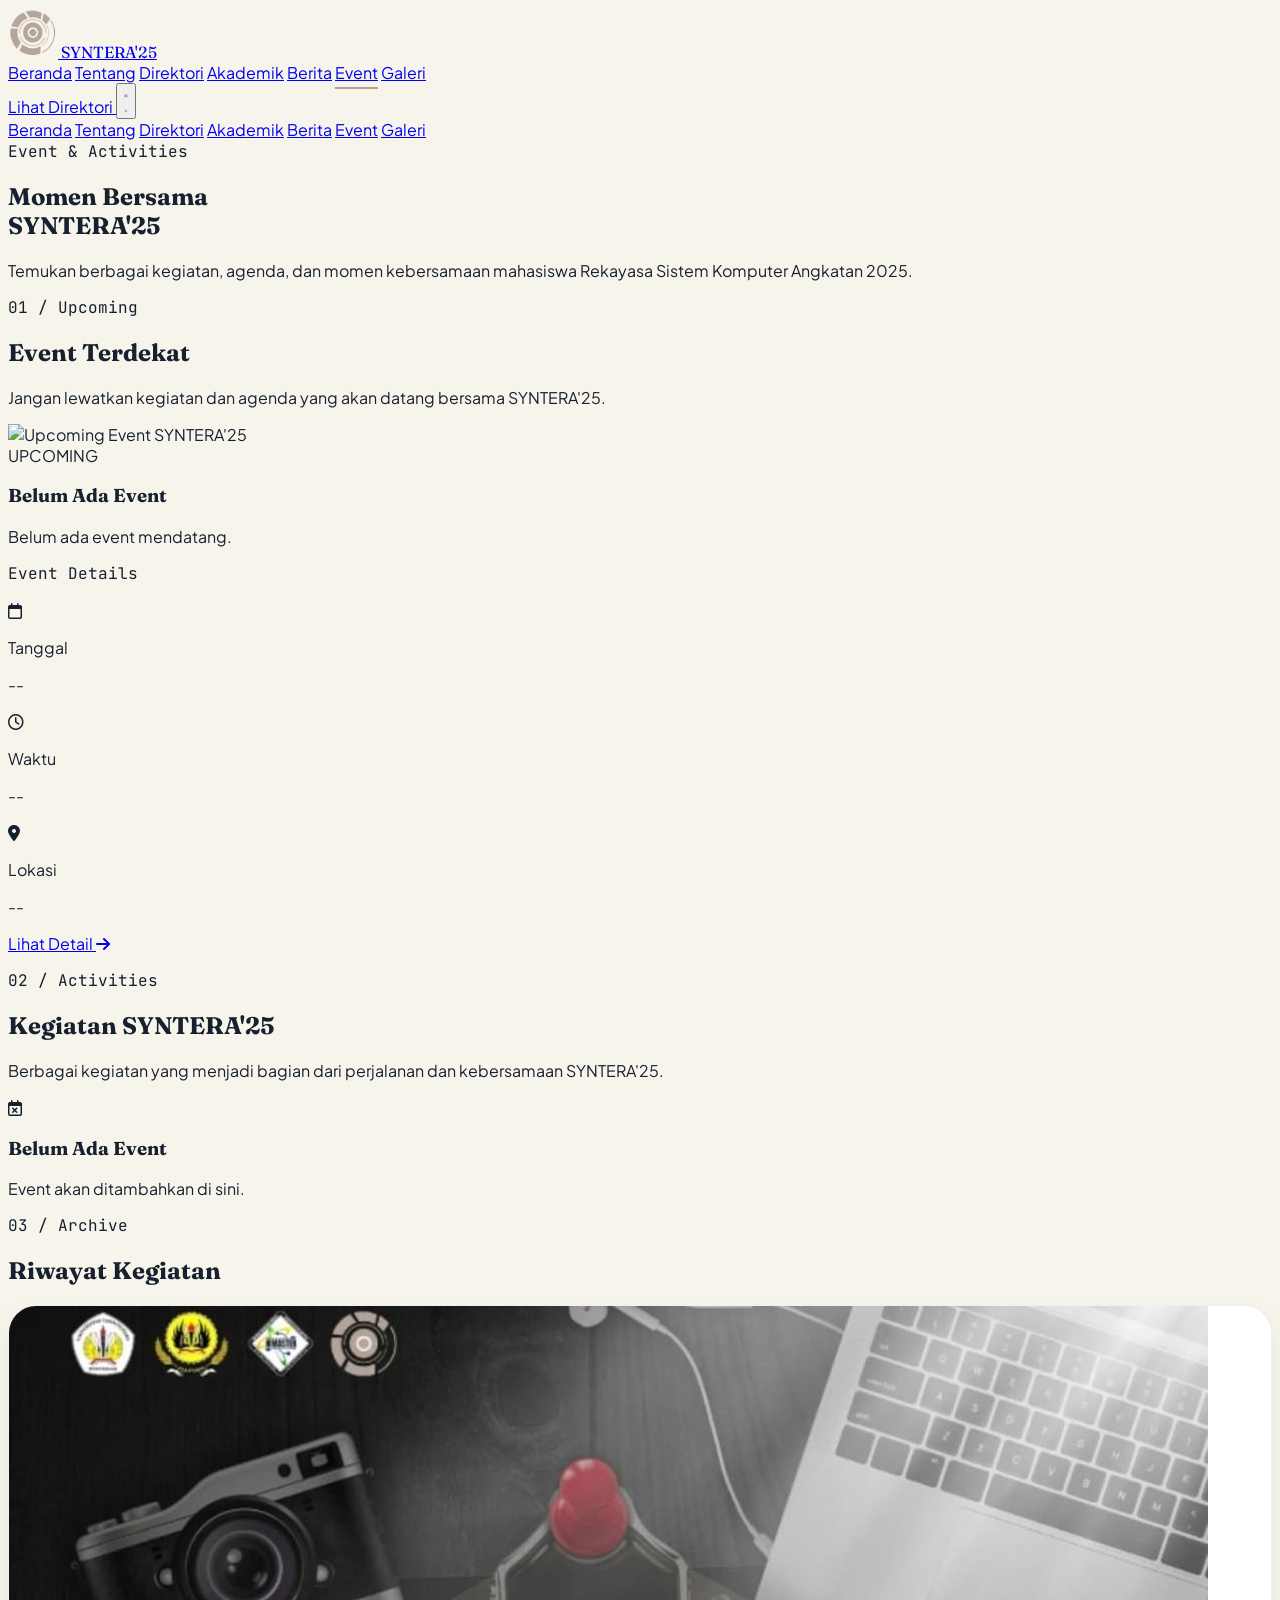
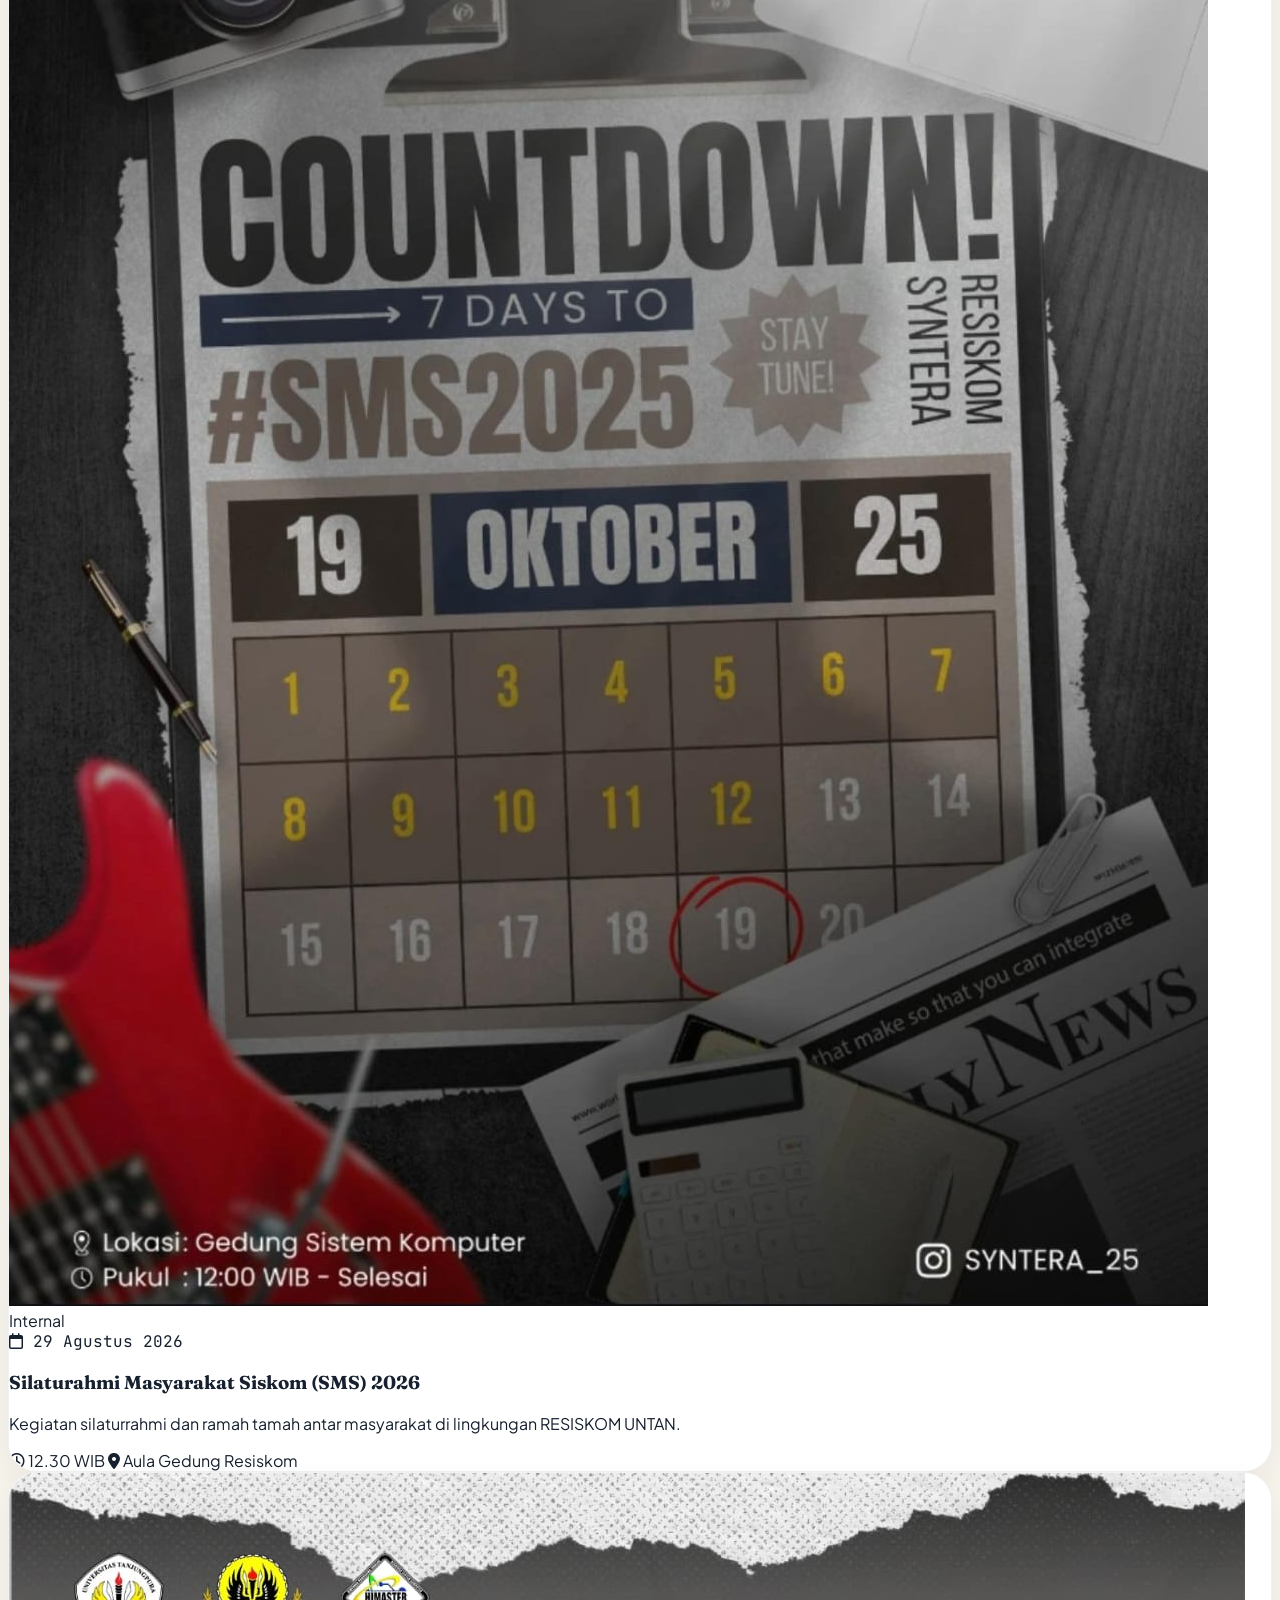
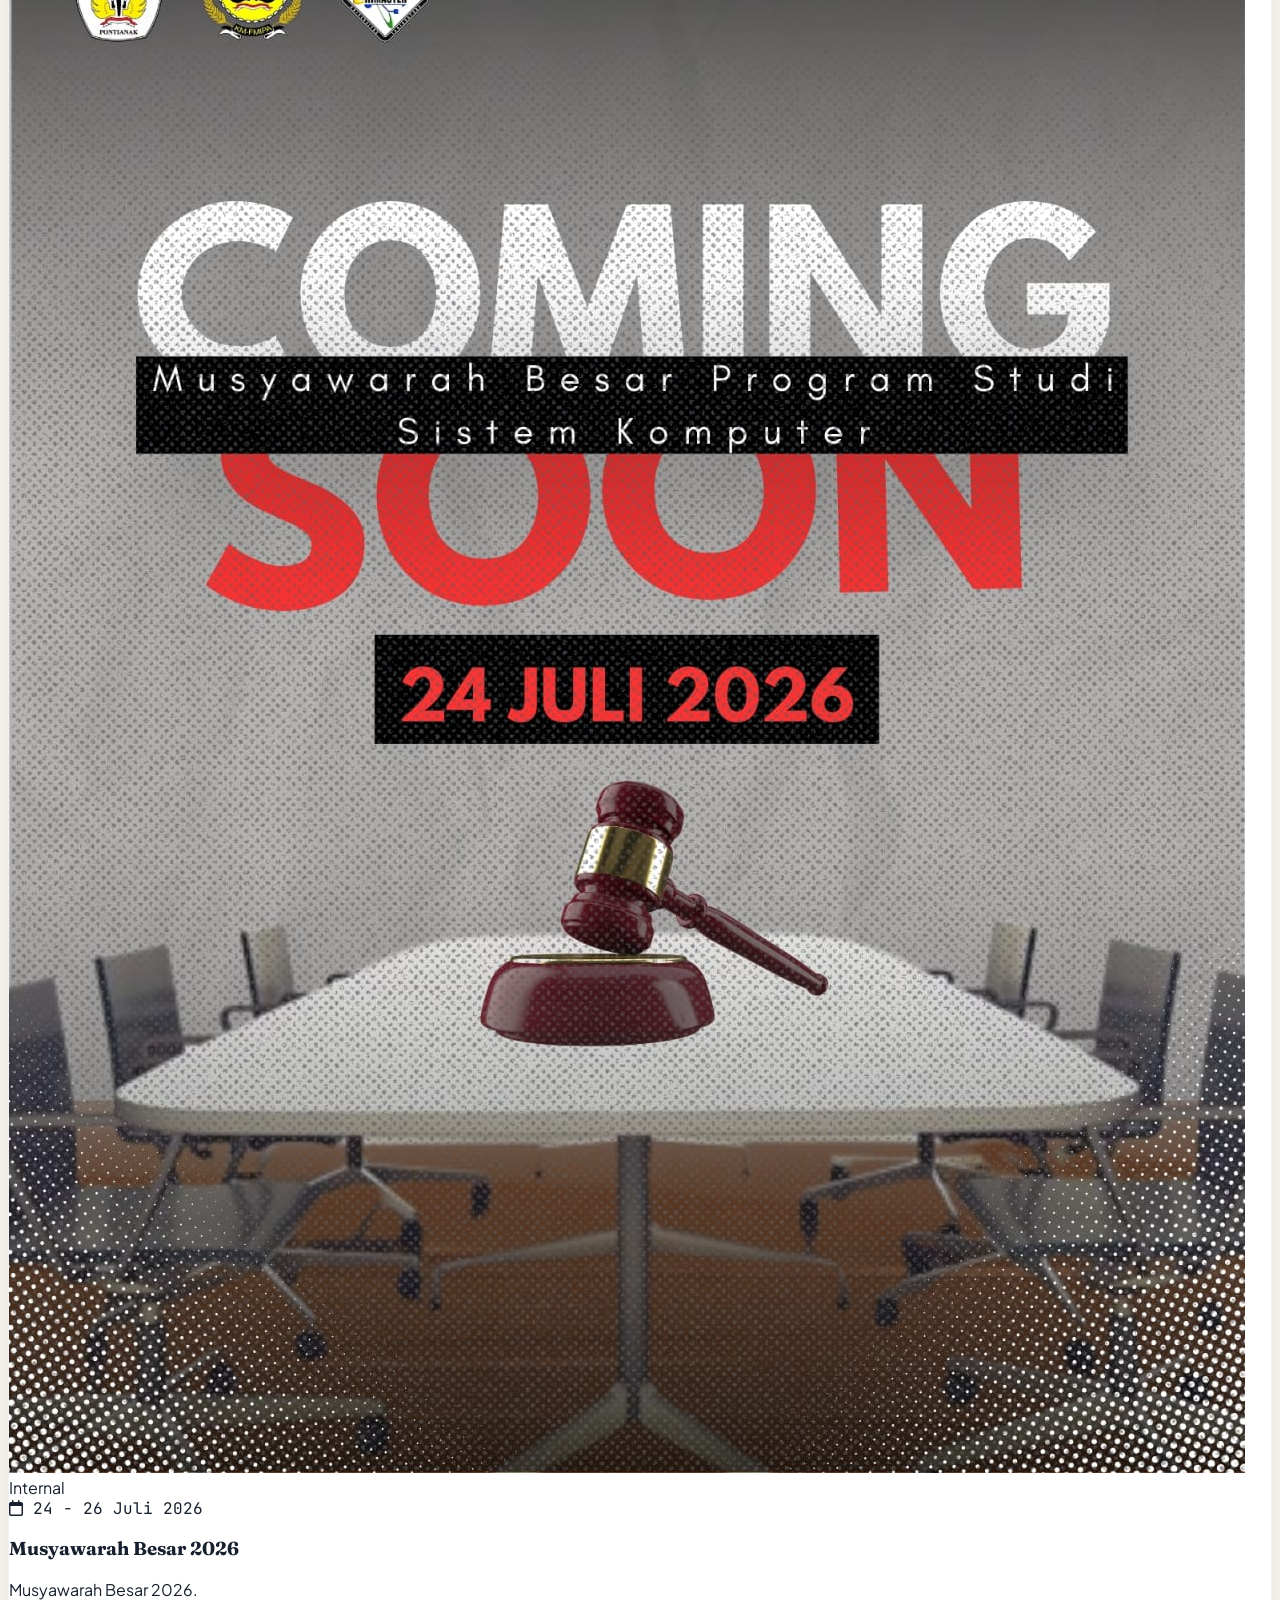
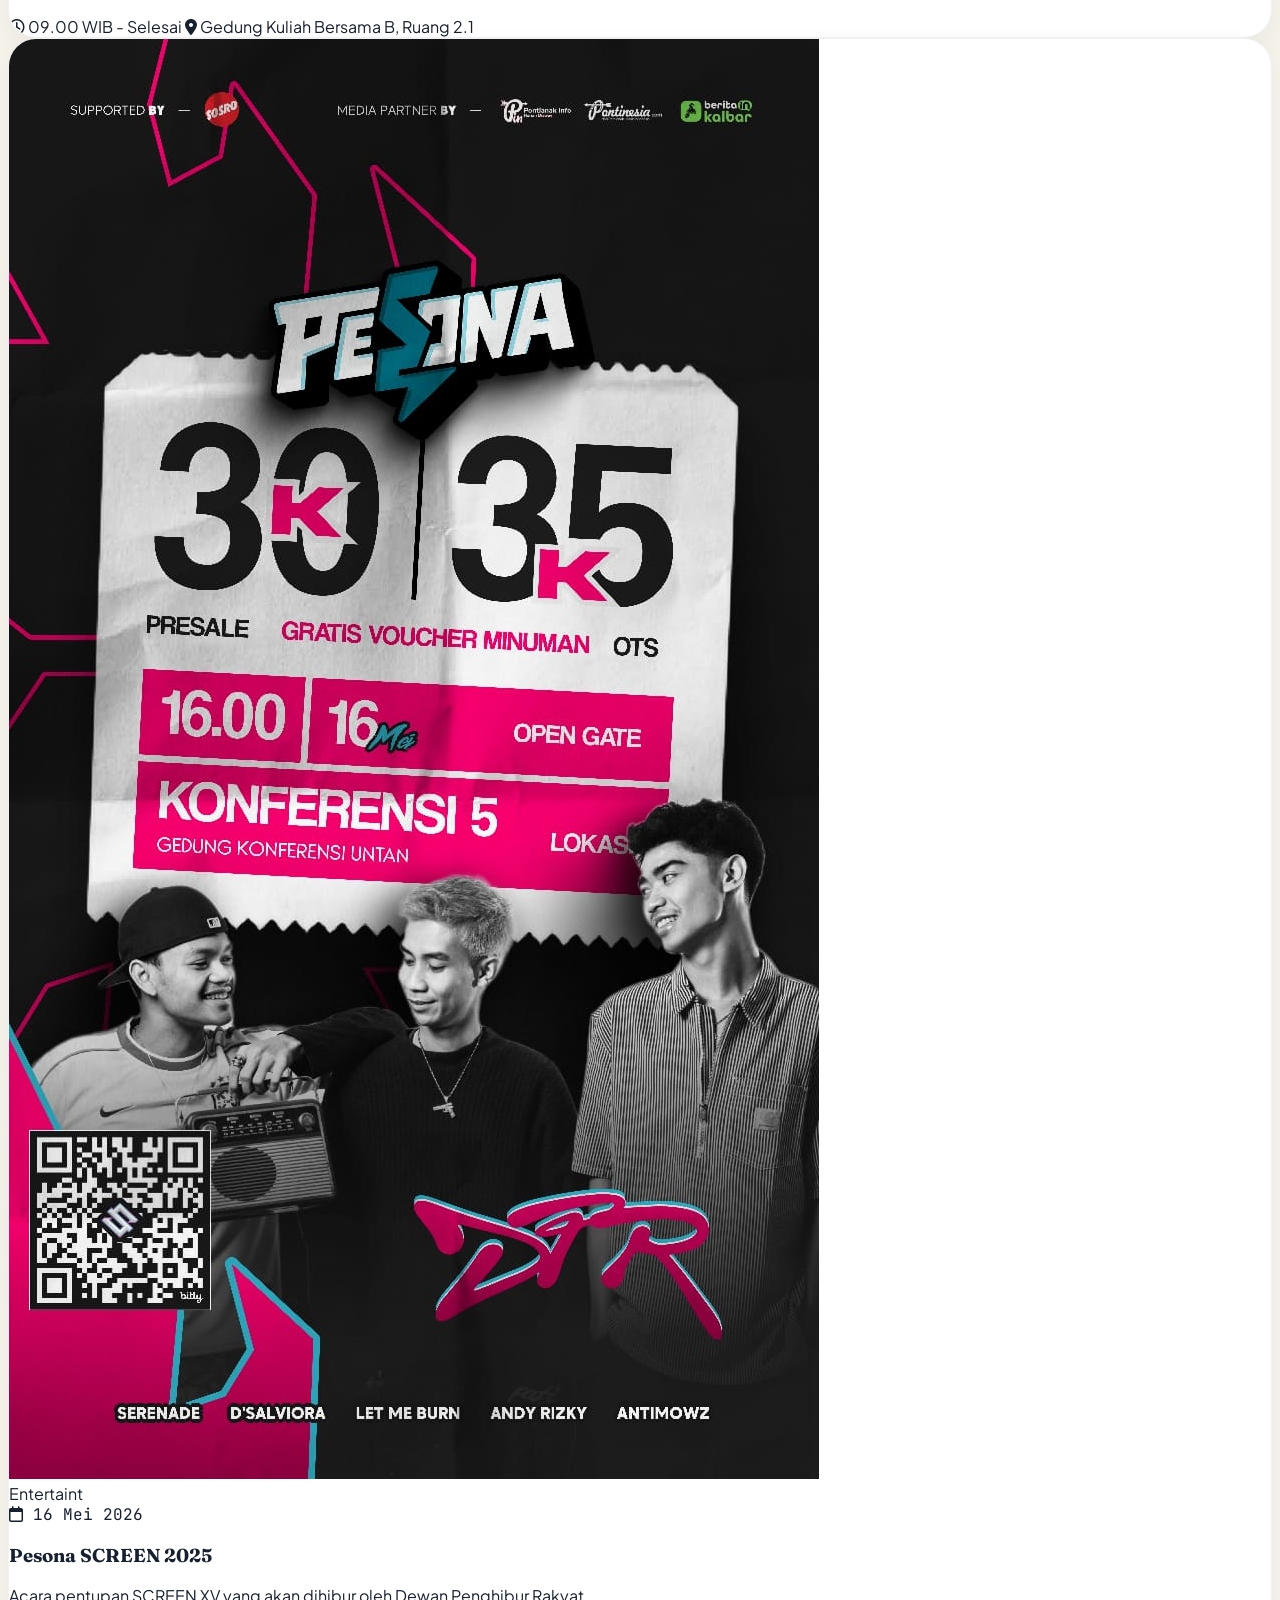
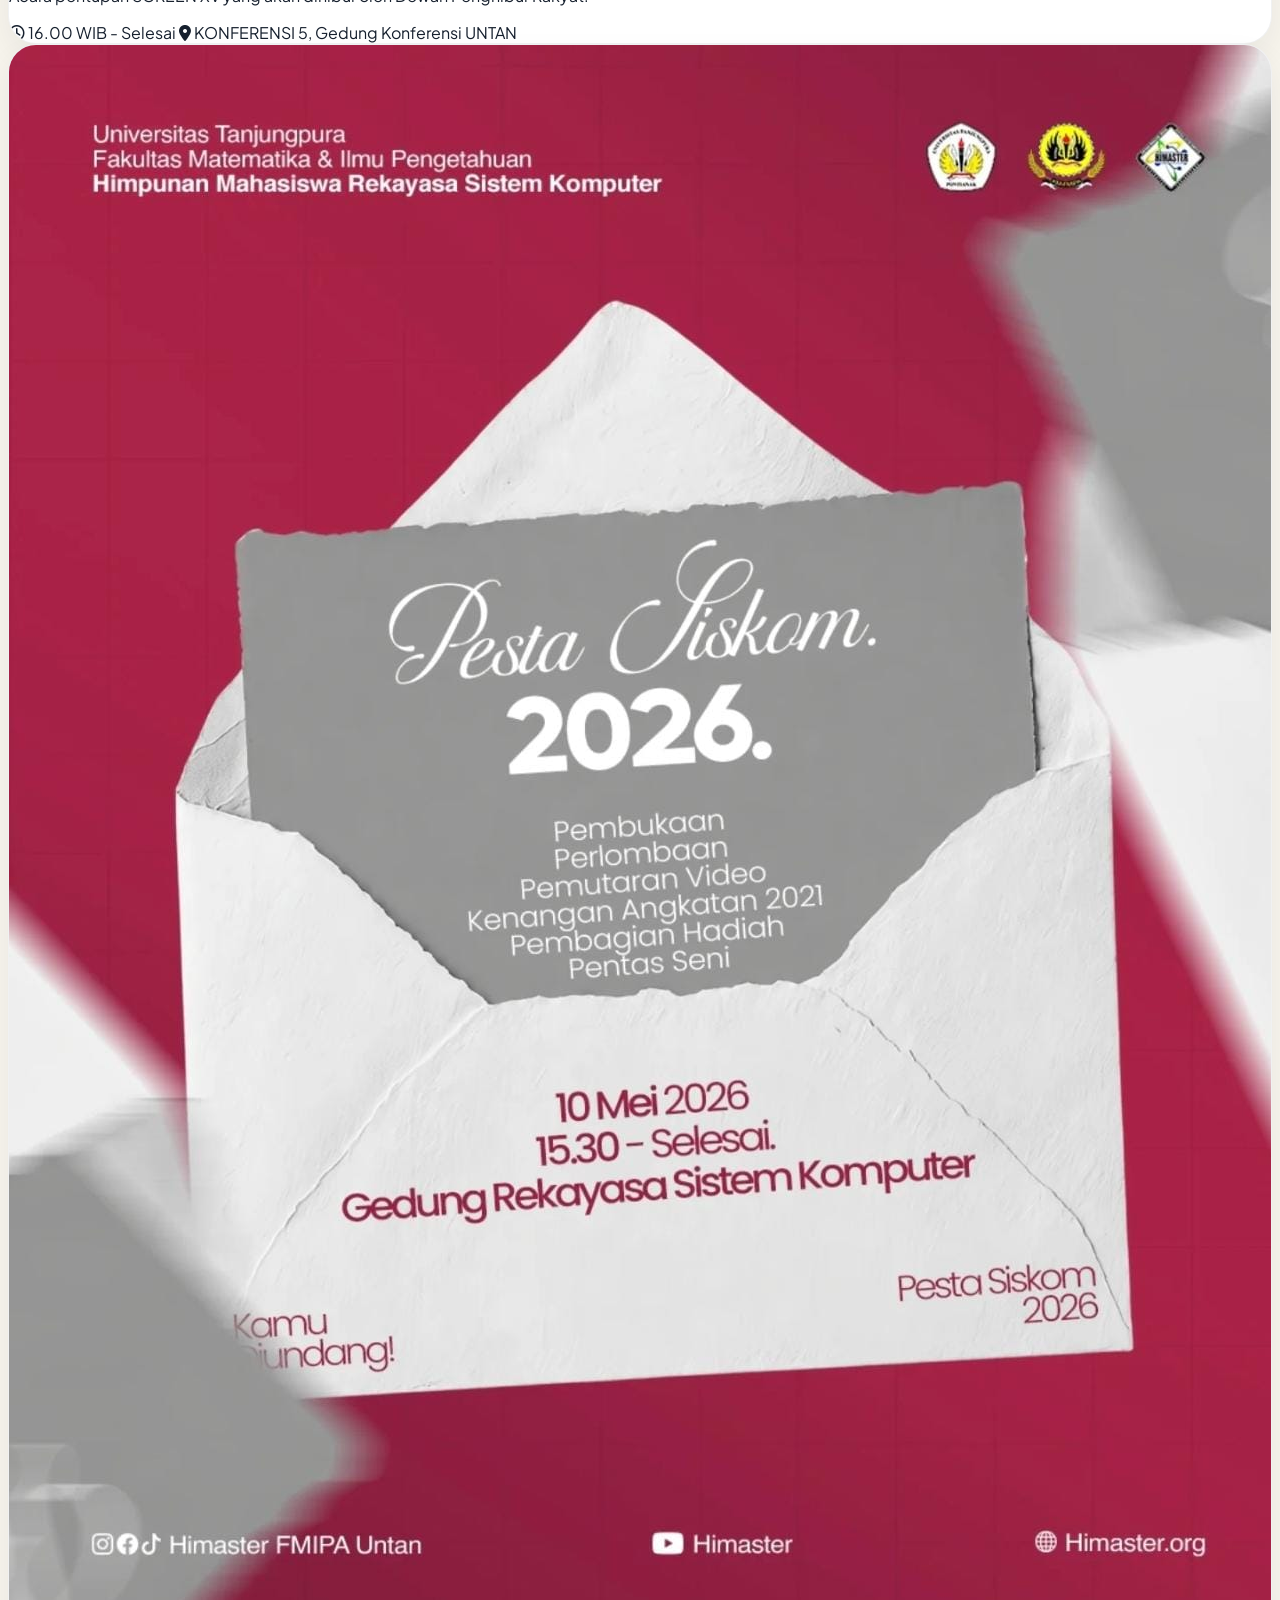
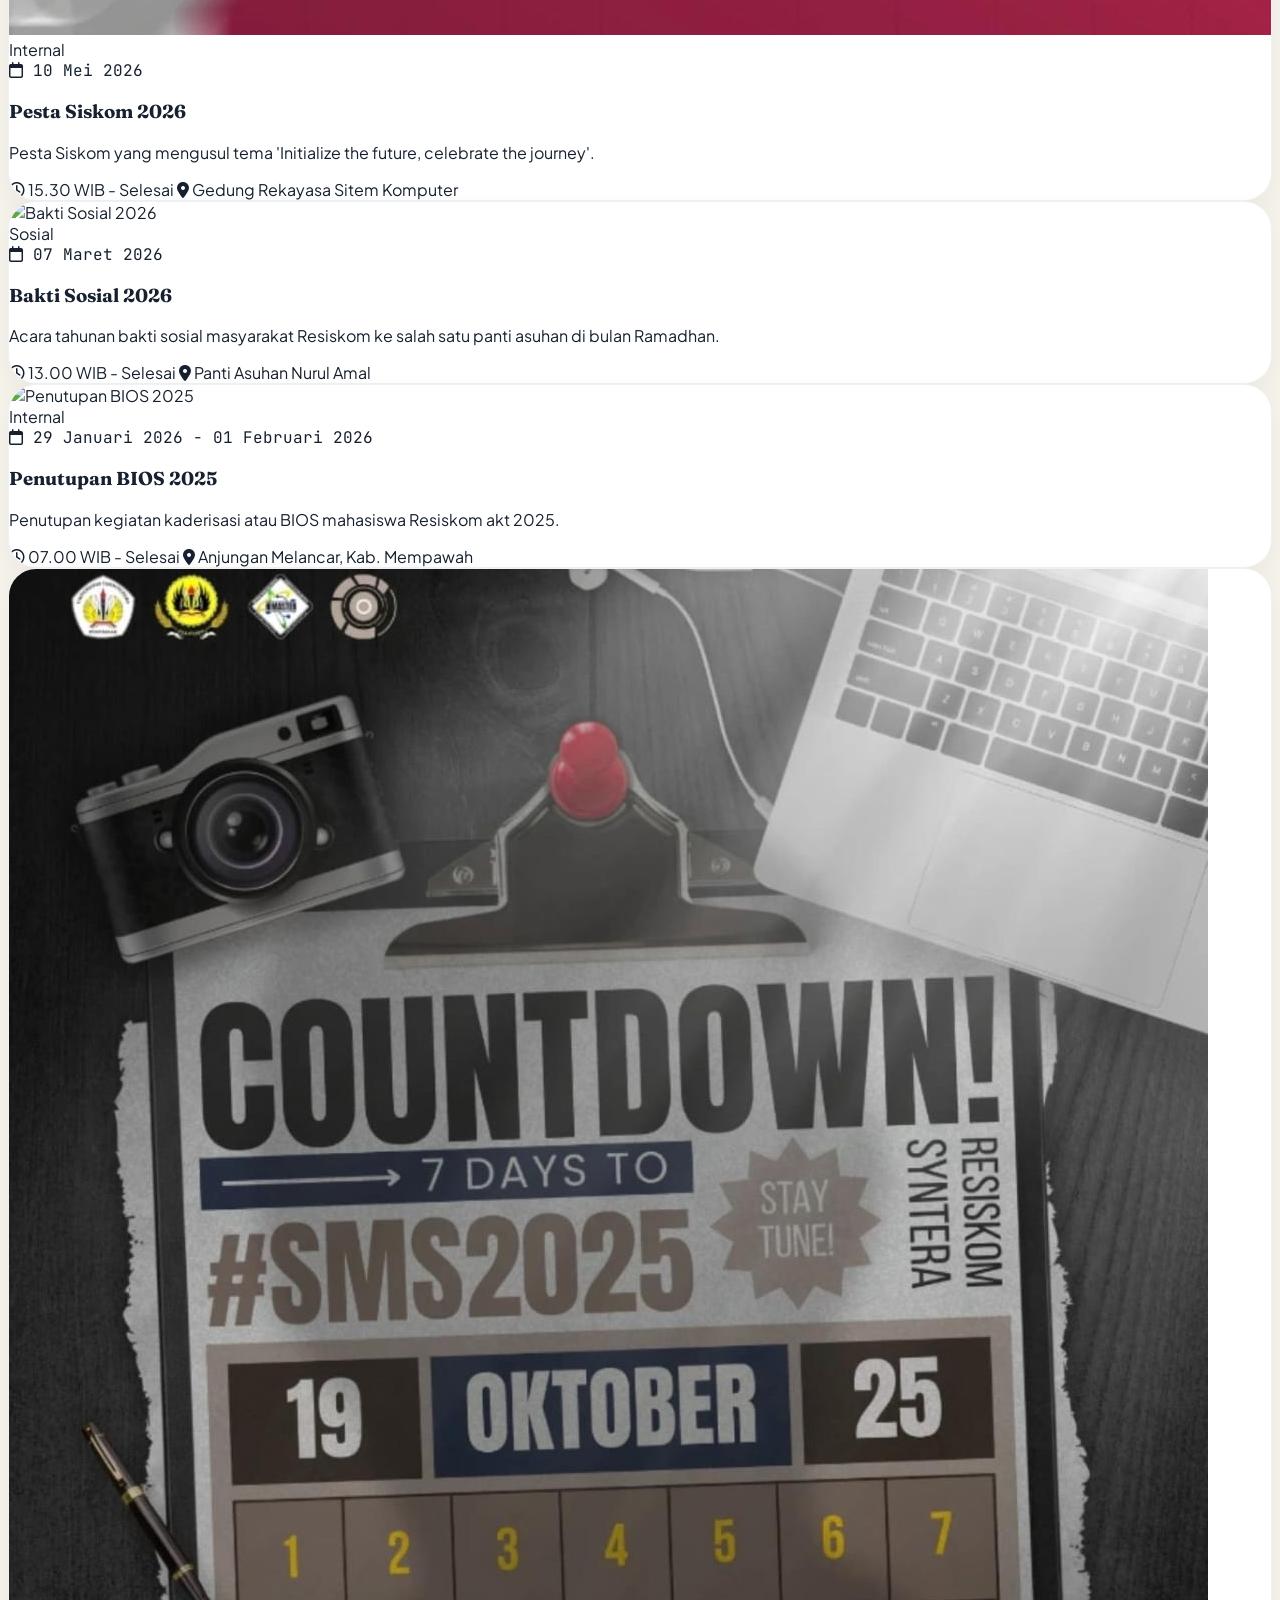
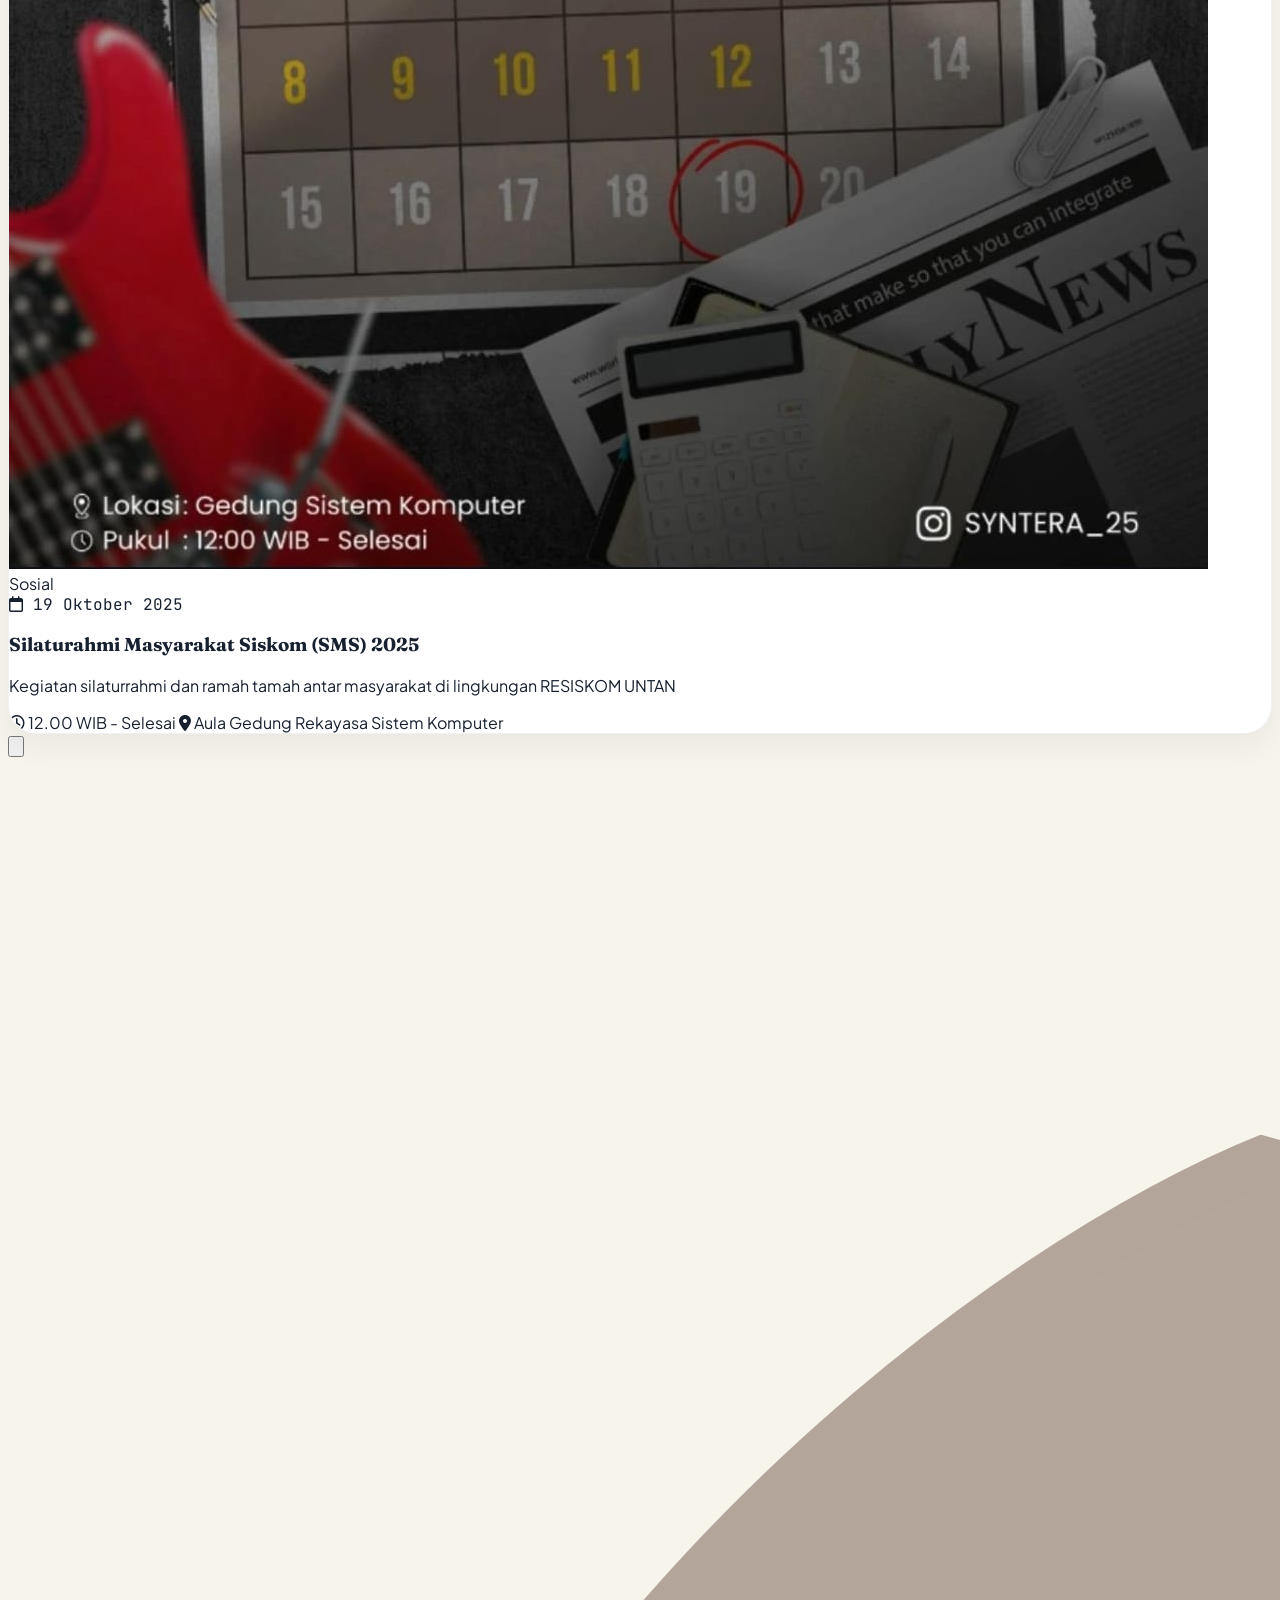
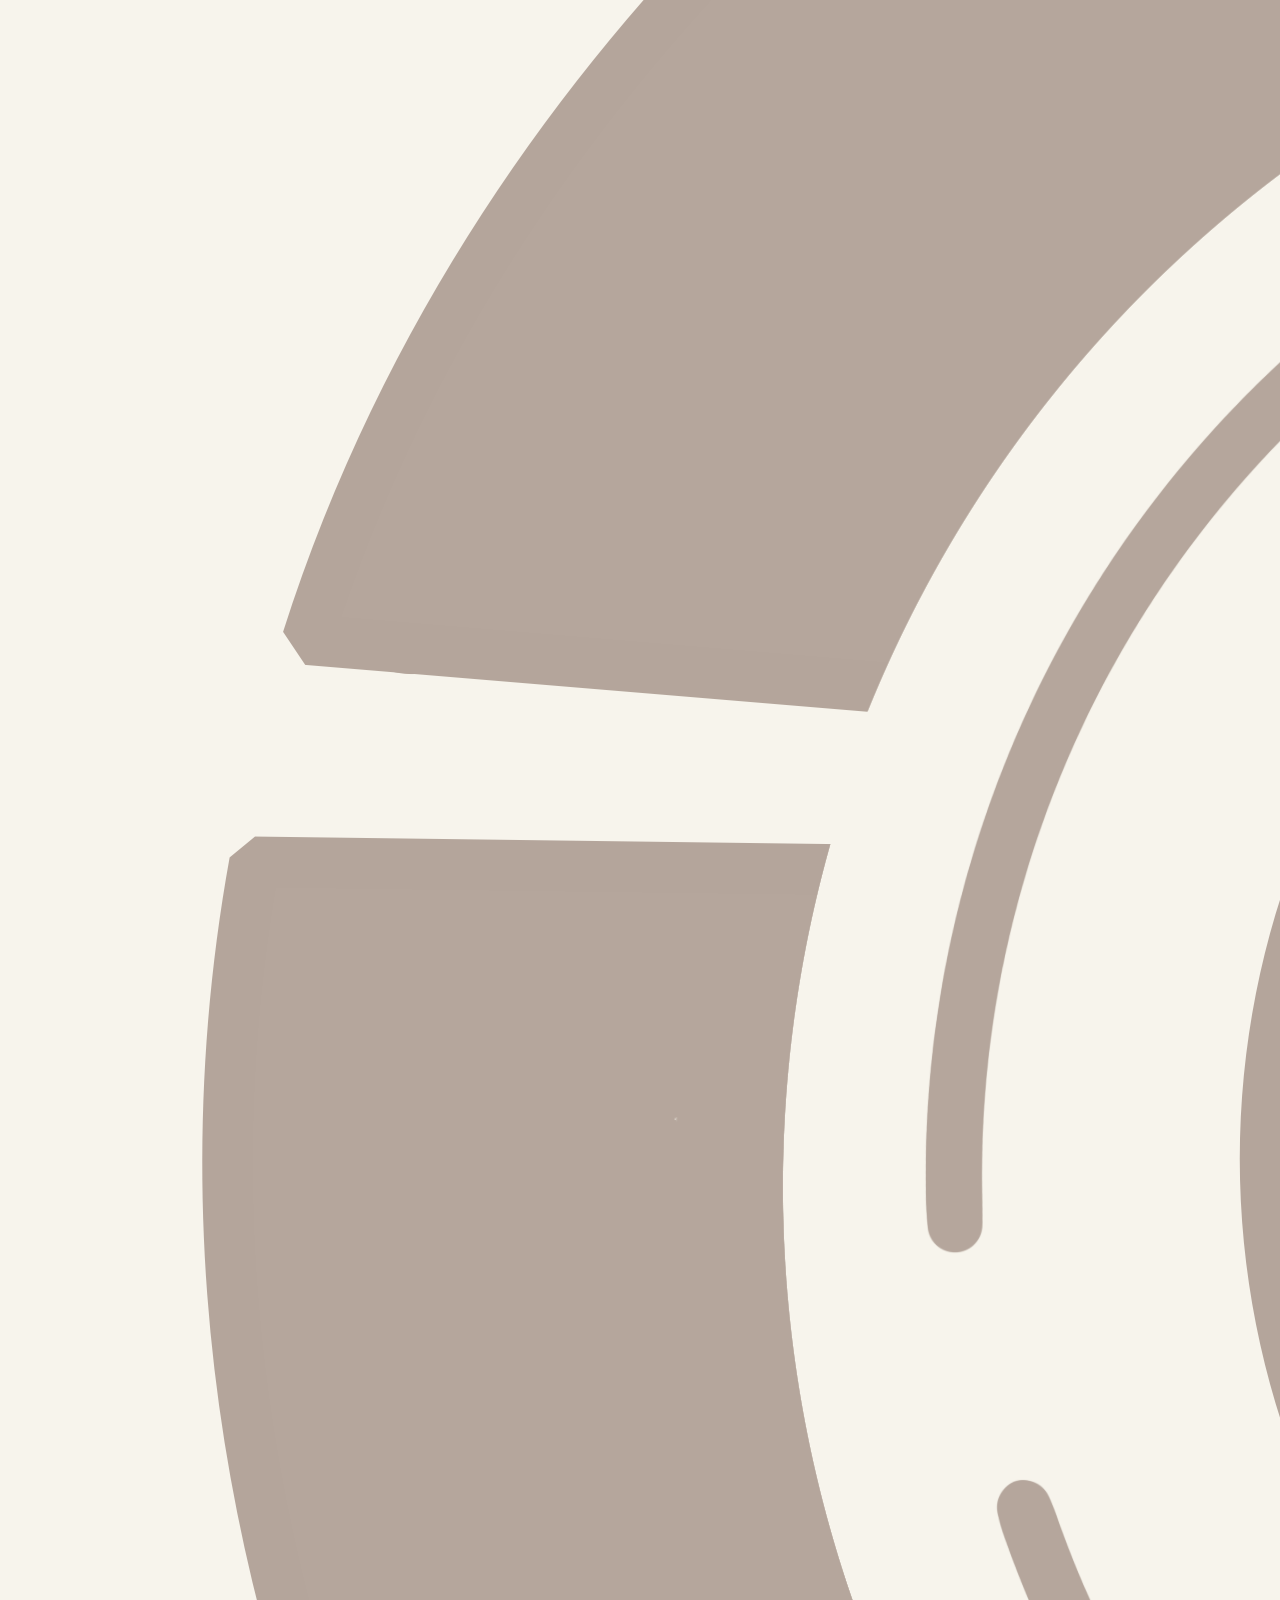
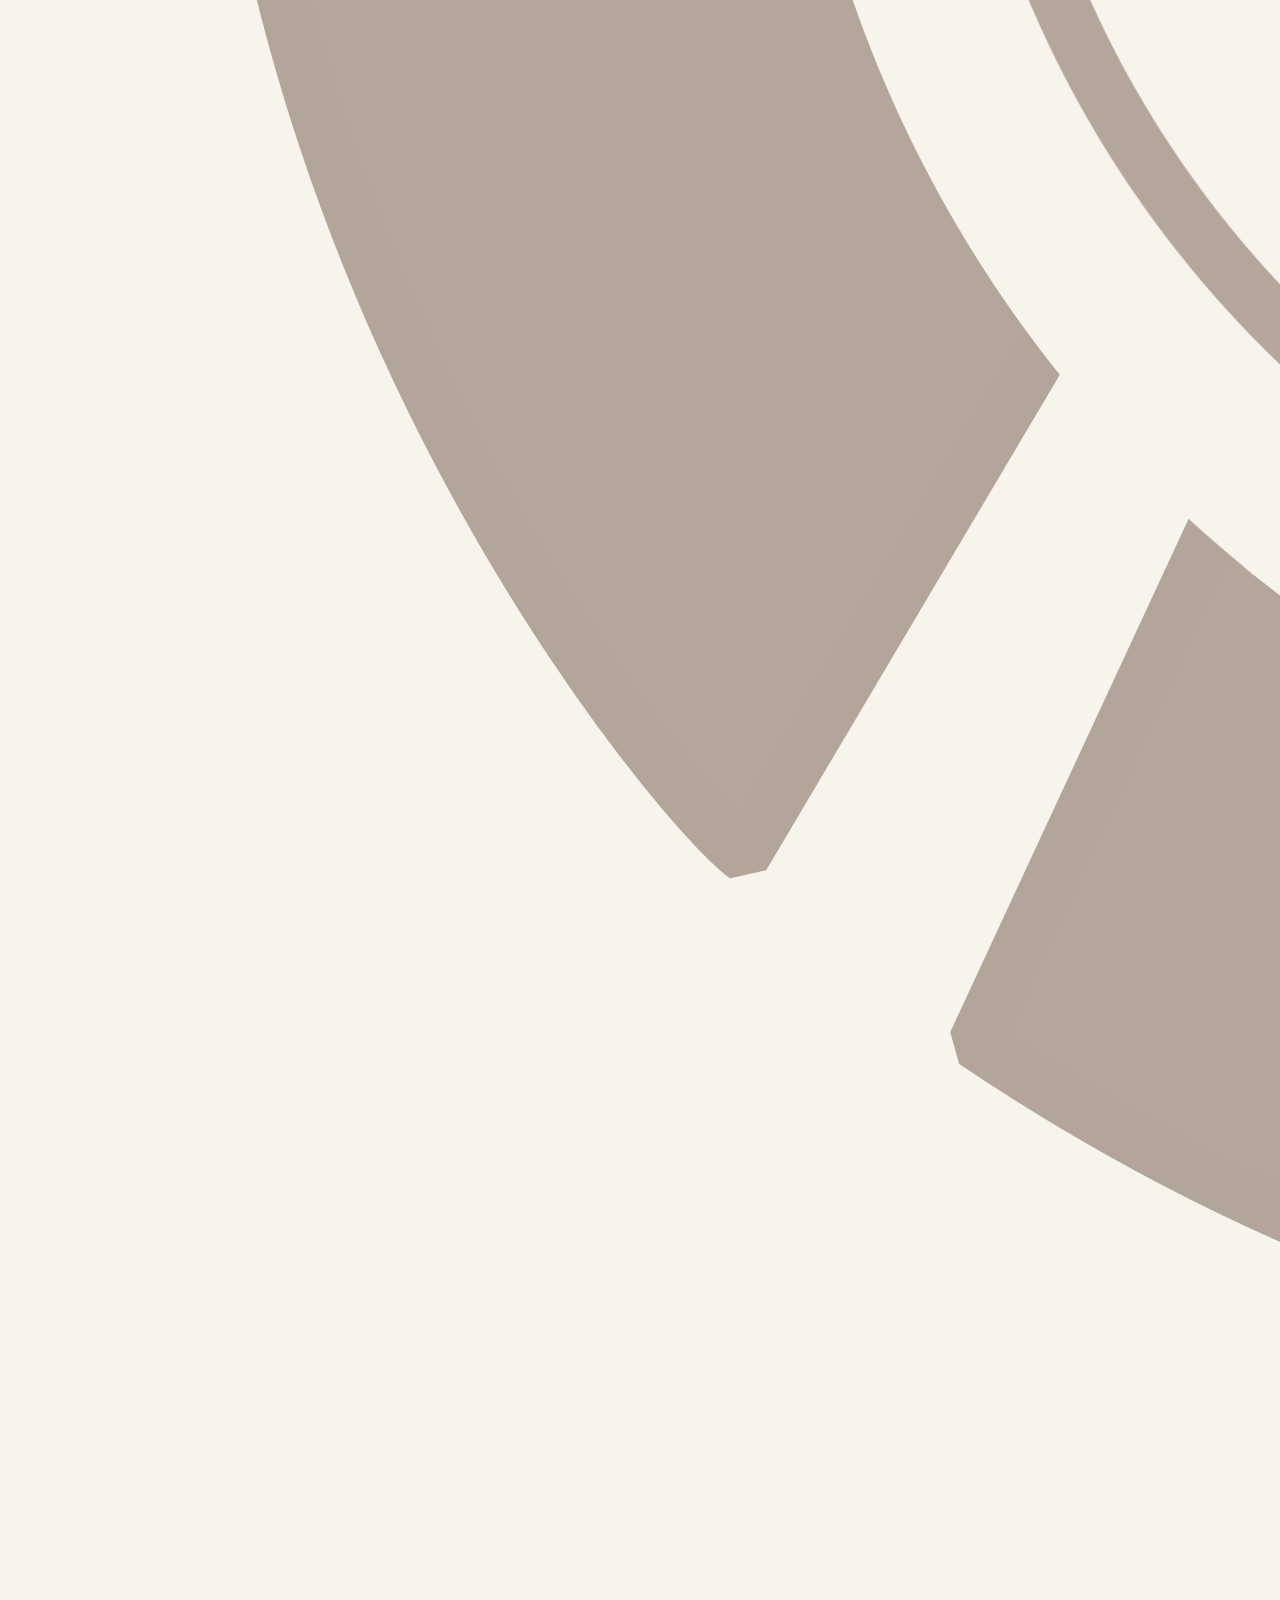
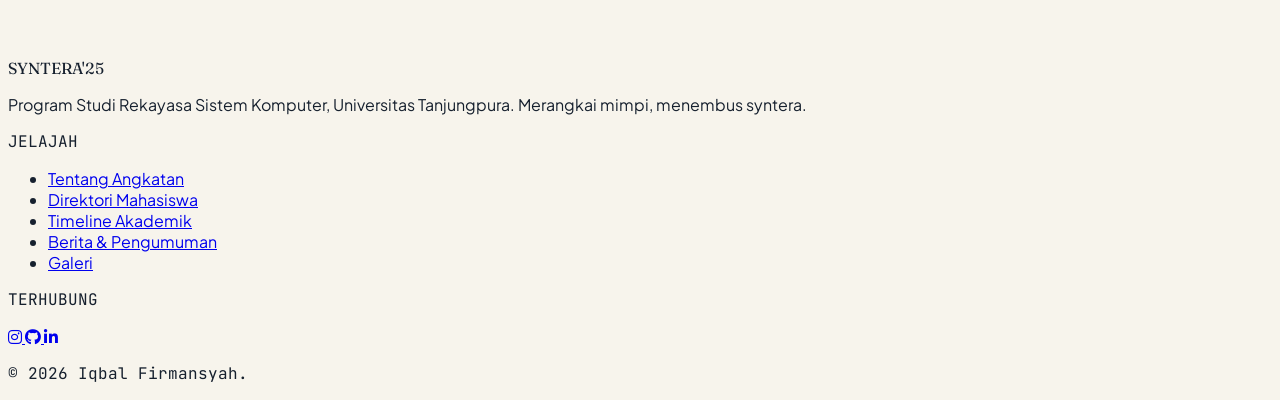
==== commit c8d1c2ee: "Update event.html" ====
--- a/pages/event.html
+++ b/pages/event.html
@@ -338,17 +338,6 @@
 
                         </p>
 
-
-                        <p
-                            class="mt-3
-                            max-w-xl
-                            text-white/70">
-
-                            Deskripsi singkat mengenai event
-                            yang akan dilaksanakan.
-
-                        </p>
-
                     </div>
 
                 </div>
